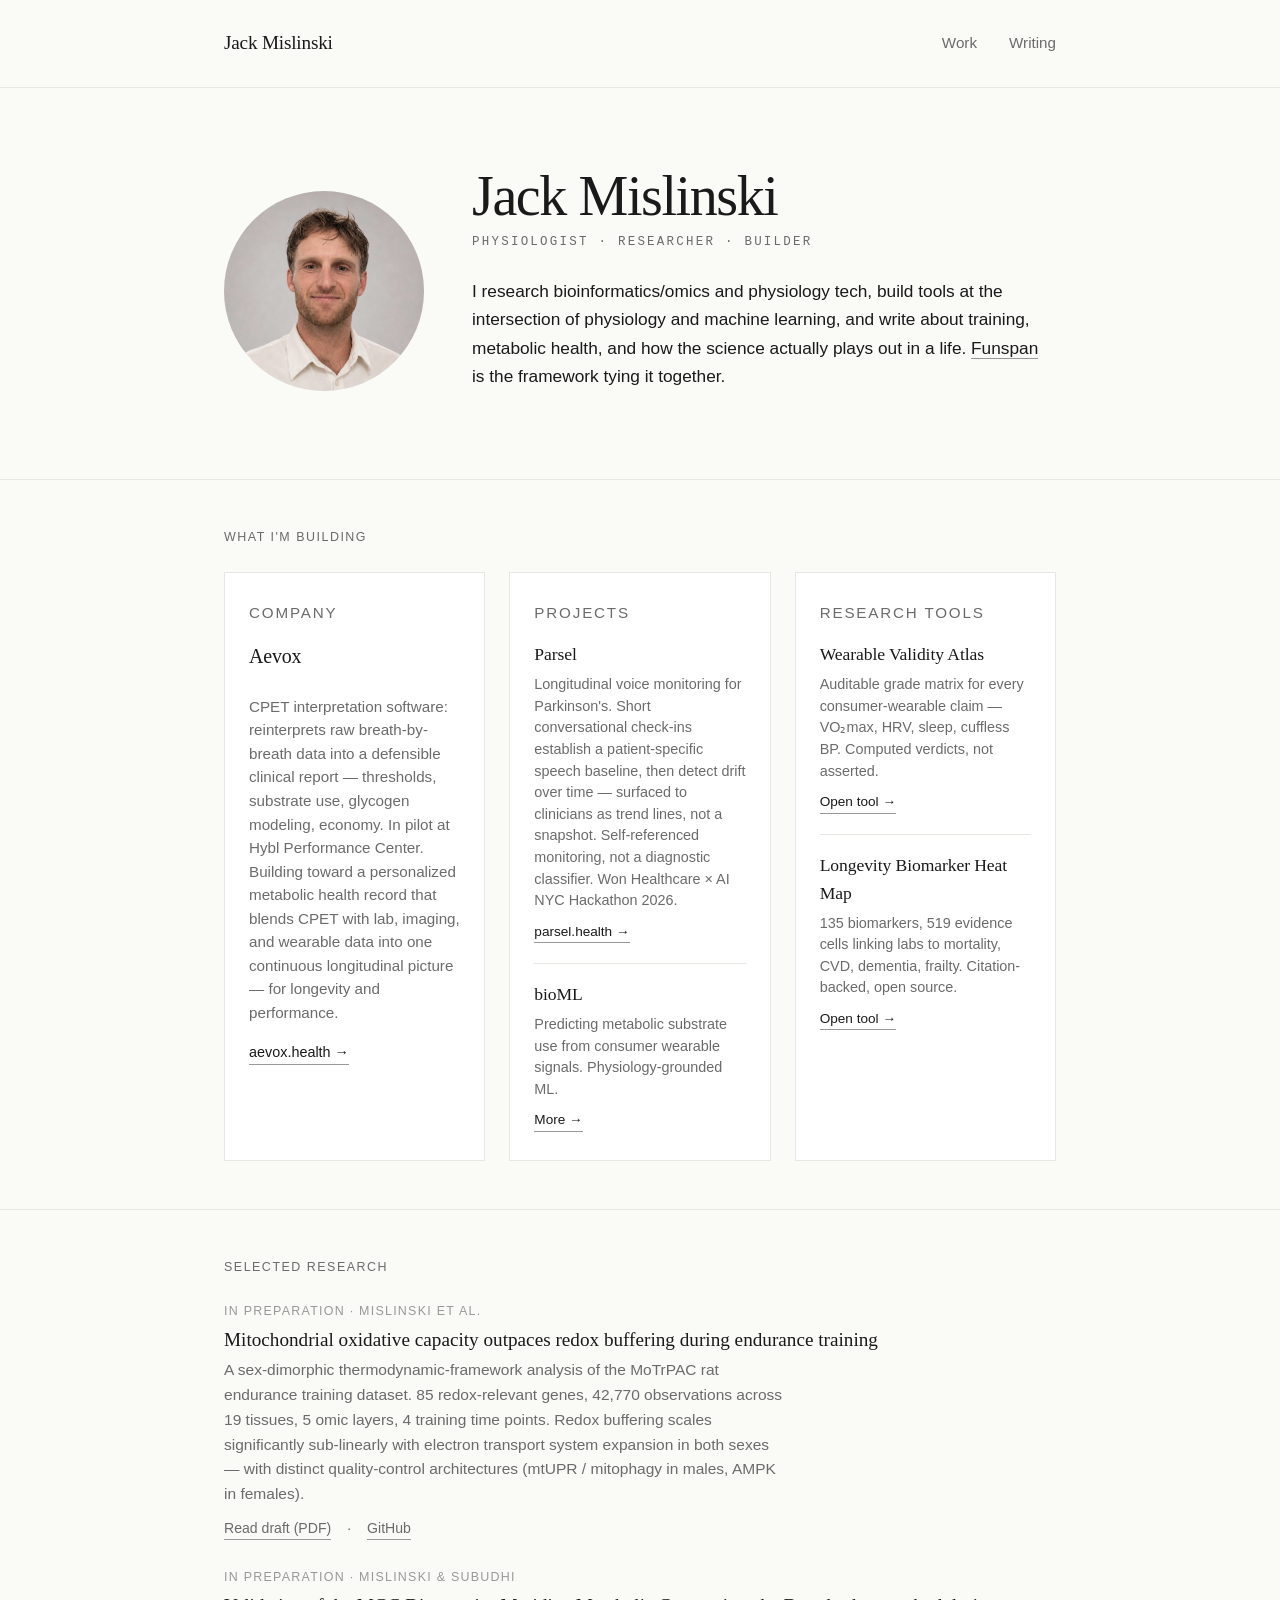
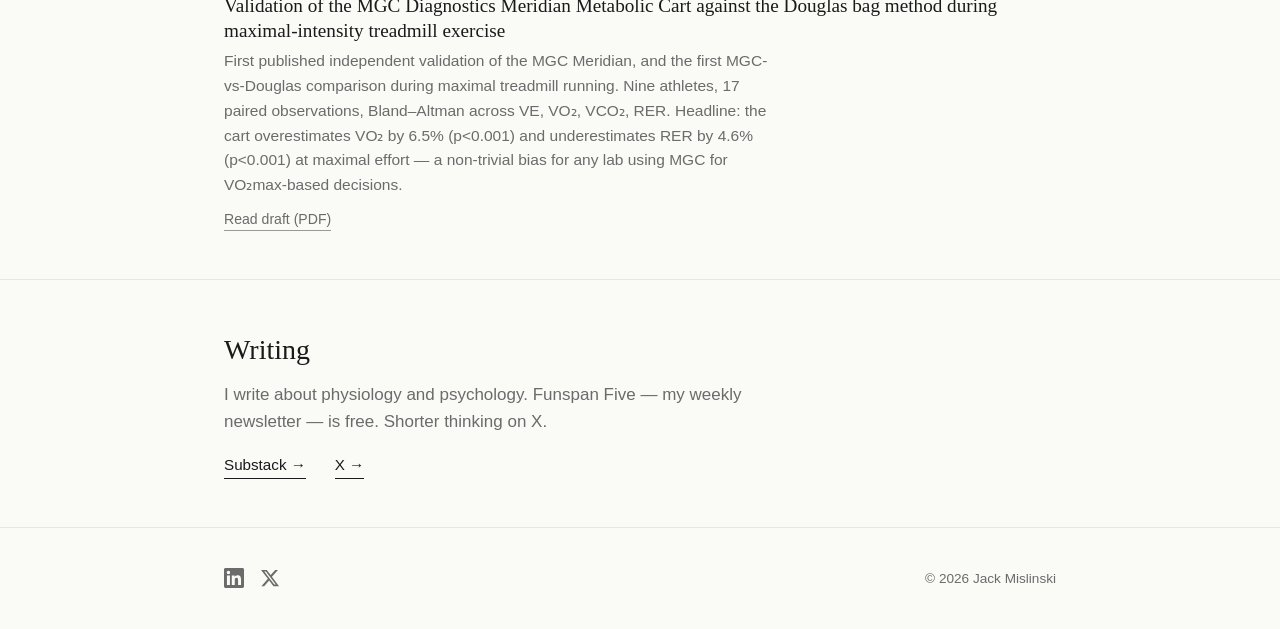
==== index.html @ b1009909 "Restore Writing CTA with trimmed copy" ====
<!DOCTYPE html>
<html lang="en">
<head>
    <meta charset="UTF-8">
    <meta name="viewport" content="width=device-width, initial-scale=1.0">
    <title>Jack Mislinski</title>
    <meta name="description" content="Physiologist and AI engineer. Researching bioinformatics/omics and physiology tech, building tools at the intersection of physiology and machine learning.">
    <link rel="icon" type="image/jpeg" href="images/profile.jpg">
    <link rel="stylesheet" href="styles.css">
</head>
<body>
    <header class="site-header">
        <div class="container header-inner">
            <a href="/" class="site-title">Jack Mislinski</a>
            <nav class="site-nav" aria-label="Primary">
                <a href="/work.html">Work</a>
                <a href="https://jackmislinski.substack.com/">Writing</a>
            </nav>
        </div>
    </header>

    <main>
        <section class="hero">
            <div class="container hero-inner">
                <img src="images/profile.jpg" alt="Jack Mislinski" class="hero-photo" width="180" height="180">
                <div>
                    <h1>Jack Mislinski</h1>
                    <p class="tagline">Physiologist · Researcher · Builder</p>
                    <p class="bio">
                        I research bioinformatics/omics and physiology tech, build tools at the intersection of physiology and machine learning, and write about training, metabolic health, and how the science actually plays out in a life. <a href="/funspan.html">Funspan</a> is the framework tying it together.
                    </p>
                </div>
            </div>
        </section>

        <section class="section">
            <div class="container">
                <p class="section-label">What I'm Building</p>
                <div class="card-grid">
                    <article class="card">
                        <p class="card-label">Company</p>
                        <h3 class="card-title">Aevox</h3>
                        <p>CPET interpretation software: reinterprets raw breath-by-breath data into a defensible clinical report — thresholds, substrate use, glycogen modeling, economy. In pilot at Hybl Performance Center. Building toward a personalized metabolic health record that blends CPET with lab, imaging, and wearable data into one continuous longitudinal picture — for longevity and performance.</p>
                        <a href="https://aevox.health">aevox.health →</a>
                    </article>
                    <article class="card">
                        <p class="card-label">Projects</p>
                        <div class="card-item">
                            <h3 class="card-item-title">Parsel</h3>
                            <p>Longitudinal voice monitoring for Parkinson's. Short conversational check-ins establish a patient-specific speech baseline, then detect drift over time — surfaced to clinicians as trend lines, not a snapshot. Self-referenced monitoring, not a diagnostic classifier. Won Healthcare × AI NYC Hackathon 2026.</p>
                            <a href="https://parsel.health">parsel.health →</a>
                        </div>
                        <div class="card-item">
                            <h3 class="card-item-title">bioML</h3>
                            <p>Predicting metabolic substrate use from consumer wearable signals. Physiology-grounded ML.</p>
                            <a href="/work.html#bioml">More →</a>
                        </div>
                    </article>
                    <article class="card">
                        <p class="card-label">Research Tools</p>
                        <div class="card-item">
                            <h3 class="card-item-title">Wearable Validity Atlas</h3>
                            <p>Auditable grade matrix for every consumer-wearable claim — VO₂max, HRV, sleep, cuffless BP. Computed verdicts, not asserted.</p>
                            <a href="/wearables/">Open tool →</a>
                        </div>
                        <div class="card-item">
                            <h3 class="card-item-title">Longevity Biomarker Heat Map</h3>
                            <p>135 biomarkers, 519 evidence cells linking labs to mortality, CVD, dementia, frailty. Citation-backed, open source.</p>
                            <a href="/biomarkers/">Open tool →</a>
                        </div>
                    </article>
                </div>
            </div>
        </section>

        <section class="section">
            <div class="container">
                <p class="section-label">Selected Research</p>
                <div class="item-list">
                    <article class="item">
                        <p class="item-meta">In preparation · Mislinski et al.</p>
                        <h3 class="item-title"><a href="/papers/motrpac-redox.pdf" target="_blank" rel="noopener">Mitochondrial oxidative capacity outpaces redox buffering during endurance training</a></h3>
                        <p class="item-desc">
                            A sex-dimorphic thermodynamic-framework analysis of the MoTrPAC rat endurance training dataset. 85 redox-relevant genes, 42,770 observations across 19 tissues, 5 omic layers, 4 training time points. Redox buffering scales significantly sub-linearly with electron transport system expansion in both sexes — with distinct quality-control architectures (mtUPR / mitophagy in males, AMPK in females).
                        </p>
                        <div class="item-links">
                            <a href="/papers/motrpac-redox.pdf" target="_blank" rel="noopener">Read draft (PDF)</a>
                            <span>·</span>
                            <a href="https://github.com/jackmis610/motrpac-redox">GitHub</a>
                        </div>
                    </article>
                    <article class="item">
                        <p class="item-meta">In preparation · Mislinski &amp; Subudhi</p>
                        <h3 class="item-title"><a href="/papers/mgc-meridian-validation.pdf" target="_blank" rel="noopener">Validation of the MGC Diagnostics Meridian Metabolic Cart against the Douglas bag method during maximal-intensity treadmill exercise</a></h3>
                        <p class="item-desc">
                            First published independent validation of the MGC Meridian, and the first MGC-vs-Douglas comparison during maximal treadmill running. Nine athletes, 17 paired observations, Bland–Altman across VE, VO₂, VCO₂, RER. Headline: the cart overestimates VO₂ by 6.5% (p&lt;0.001) and underestimates RER by 4.6% (p&lt;0.001) at maximal effort — a non-trivial bias for any lab using MGC for VO₂max-based decisions.
                        </p>
                        <div class="item-links">
                            <a href="/papers/mgc-meridian-validation.pdf" target="_blank" rel="noopener">Read draft (PDF)</a>
                        </div>
                    </article>
                </div>
            </div>
        </section>

        <section class="writing-cta">
            <div class="container">
                <h2>Writing</h2>
                <p>I write about physiology and psychology. Funspan Five — my weekly newsletter — is free. Shorter thinking on X.</p>
                <a href="https://jackmislinski.substack.com/" class="cta-link">Substack →</a>
                <a href="https://x.com/JackMislinski" class="cta-link">X →</a>
            </div>
        </section>
    </main>

    <footer class="site-footer">
        <div class="container footer-inner">
            <div class="social-links" aria-label="Social media">
                <a href="https://www.linkedin.com/in/jackmislinski" aria-label="LinkedIn" target="_blank" rel="noopener">
                    <svg viewBox="0 0 24 24" width="20" height="20" fill="currentColor" aria-hidden="true"><path d="M20.447 20.452h-3.554v-5.569c0-1.328-.027-3.037-1.852-3.037-1.853 0-2.136 1.445-2.136 2.939v5.667H9.351V9h3.414v1.561h.046c.477-.9 1.637-1.85 3.37-1.85 3.601 0 4.267 2.37 4.267 5.455v6.286zM5.337 7.433a2.062 2.062 0 01-2.063-2.065 2.063 2.063 0 112.063 2.065zm1.782 13.019H3.555V9h3.564v11.452zM22.225 0H1.771C.792 0 0 .774 0 1.729v20.542C0 23.227.792 24 1.771 24h20.451C23.2 24 24 23.227 24 22.271V1.729C24 .774 23.2 0 22.222 0h.003z"/></svg>
                </a>
                <a href="https://x.com/JackMislinski" aria-label="X (Twitter)" target="_blank" rel="noopener">
                    <svg viewBox="0 0 24 24" width="20" height="20" fill="currentColor" aria-hidden="true"><path d="M18.244 2.25h3.308l-7.227 8.26 8.502 11.24H16.17l-5.214-6.817L4.99 21.75H1.68l7.73-8.835L1.254 2.25H8.08l4.713 6.231zm-1.161 17.52h1.833L7.084 4.126H5.117z"/></svg>
                </a>
            </div>
            <p class="copyright">&copy; <span id="year">2026</span> Jack Mislinski</p>
        </div>
    </footer>
    <script>document.getElementById('year').textContent = new Date().getFullYear();</script>
</body>
</html>
---- styles.css ----
:root {
    --bg: #fafaf7;
    --text: #1a1a1a;
    --text-muted: #6b6b6b;
    --text-faint: #999;
    --border: #e8e7e1;
    --max-width: 880px;
    --font-sans: -apple-system, BlinkMacSystemFont, "Segoe UI", Roboto, Helvetica, Arial, sans-serif;
    --font-serif: "Iowan Old Style", "Apple Garamond", Baskerville, "Times New Roman", serif;
    --font-mono: ui-monospace, "SF Mono", "Menlo", "Consolas", monospace;
}

* {
    box-sizing: border-box;
    margin: 0;
    padding: 0;
}

html { -webkit-text-size-adjust: 100%; }

body {
    font-family: var(--font-sans);
    color: var(--text);
    background: var(--bg);
    line-height: 1.6;
    font-size: 17px;
    -webkit-font-smoothing: antialiased;
    -moz-osx-font-smoothing: grayscale;
    display: flex;
    flex-direction: column;
    min-height: 100vh;
}

.container {
    max-width: var(--max-width);
    margin: 0 auto;
    padding: 0 1.5rem;
}

a {
    color: var(--text);
    text-decoration: none;
    border-bottom: 1px solid var(--text-faint);
    transition: border-color 0.15s ease;
}
a:hover { border-bottom-color: var(--text); }

/* Header */
.site-header {
    padding: 1.75rem 0;
    border-bottom: 1px solid var(--border);
}
.header-inner {
    display: flex;
    align-items: center;
    justify-content: space-between;
    gap: 2rem;
    flex-wrap: wrap;
}
.site-title {
    font-family: var(--font-serif);
    font-size: 1.2rem;
    font-weight: 500;
    letter-spacing: -0.01em;
    border-bottom: none;
}
.site-nav {
    display: flex;
    gap: 2rem;
    flex-wrap: wrap;
}
.site-nav a {
    font-size: 0.95rem;
    color: var(--text-muted);
    border-bottom: none;
}
.site-nav a:hover { color: var(--text); }

main { flex: 1; }

/* Hero */
.hero {
    padding: 5rem 0 4rem;
}
.hero-inner {
    display: grid;
    grid-template-columns: 200px 1fr;
    gap: 3rem;
    align-items: center;
}
.hero-photo {
    width: 200px;
    height: 200px;
    border-radius: 50%;
    object-fit: cover;
    display: block;
    filter: grayscale(15%);
}
.hero h1 {
    font-family: var(--font-serif);
    font-size: clamp(2.5rem, 5vw, 3.5rem);
    font-weight: 500;
    letter-spacing: -0.025em;
    line-height: 1.02;
    margin-bottom: 0.5rem;
}
.hero h1 em {
    font-style: italic;
    color: var(--text-muted);
    font-weight: 400;
}
.tagline {
    font-family: var(--font-mono);
    font-size: 0.78rem;
    letter-spacing: 0.18em;
    text-transform: uppercase;
    color: var(--text-muted);
    margin-bottom: 1.5rem;
}
.bio {
    font-size: 1.08rem;
    line-height: 1.65;
    max-width: 60ch;
    color: var(--text);
    margin-bottom: 1.5rem;
}
.hero-actions {
    display: flex;
    gap: 1.5rem;
    flex-wrap: wrap;
    font-size: 0.95rem;
}
.hero-actions a {
    color: var(--text);
    border-bottom: 1px solid var(--text);
    padding-bottom: 2px;
}
.hero-actions a:hover {
    color: var(--text-muted);
    border-bottom-color: var(--text-muted);
}

/* Sections */
.section {
    padding: 3rem 0;
    border-top: 1px solid var(--border);
}
.section-label {
    font-size: 0.78rem;
    text-transform: uppercase;
    letter-spacing: 0.12em;
    color: var(--text-muted);
    margin-bottom: 1.5rem;
}
.section h2 {
    font-family: var(--font-serif);
    font-size: 1.75rem;
    font-weight: 500;
    letter-spacing: -0.01em;
    margin-bottom: 1.5rem;
}

/* Card grid (What I'm building) */
.card-grid {
    display: grid;
    grid-template-columns: repeat(3, 1fr);
    gap: 1.5rem;
}
.card {
    border: 1px solid var(--border);
    padding: 1.75rem 1.5rem 1.75rem;
    background: #fff;
    display: flex;
    flex-direction: column;
    gap: 1rem;
    transition: border-color 0.15s ease, transform 0.15s ease;
}
.card:hover {
    border-color: var(--text);
    transform: translateY(-2px);
}
.card-label {
    font-size: 0.72rem;
    text-transform: uppercase;
    letter-spacing: 0.12em;
    color: var(--text-faint);
}
.card-title {
    font-family: var(--font-serif);
    font-size: 1.25rem;
    font-weight: 500;
    letter-spacing: -0.01em;
    margin-bottom: 0.4rem;
}
.card > p {
    font-size: 0.95rem;
    color: var(--text-muted);
    line-height: 1.55;
}
.card > a {
    font-size: 0.9rem;
    color: var(--text);
    border-bottom: 1px solid var(--text-faint);
    align-self: flex-start;
}
.card-item {
    display: flex;
    flex-direction: column;
    gap: 0.35rem;
}
.card-item + .card-item {
    border-top: 1px solid var(--border);
    padding-top: 1rem;
    margin-top: 0.25rem;
}
.card-item-title {
    font-family: var(--font-serif);
    font-size: 1.1rem;
    font-weight: 500;
    letter-spacing: -0.005em;
}
.card-item p {
    font-size: 0.9rem;
    color: var(--text-muted);
    line-height: 1.5;
}
.card-item a {
    font-size: 0.85rem;
    color: var(--text);
    border-bottom: 1px solid var(--text-faint);
    align-self: flex-start;
    margin-top: 0.2rem;
}

/* Item list (Research, code) */
.item-list {
    display: flex;
    flex-direction: column;
    gap: 1.75rem;
}
.item {
    display: grid;
    grid-template-columns: 1fr;
    gap: 0.35rem;
}
.item-meta {
    font-size: 0.78rem;
    text-transform: uppercase;
    letter-spacing: 0.1em;
    color: var(--text-faint);
}
.item-title {
    font-family: var(--font-serif);
    font-size: 1.2rem;
    font-weight: 500;
    line-height: 1.3;
}
.item-title a { border-bottom: none; }
.item-title a:hover { border-bottom: 1px solid var(--text); }
.item-desc {
    color: var(--text-muted);
    font-size: 0.97rem;
    line-height: 1.6;
    max-width: 65ch;
}
.item-links {
    margin-top: 0.25rem;
    font-size: 0.88rem;
    color: var(--text-muted);
    display: flex;
    gap: 1rem;
    flex-wrap: wrap;
}
.item-links a {
    color: var(--text-muted);
    border-bottom: 1px solid var(--text-faint);
}
.item-links a:hover { color: var(--text); border-bottom-color: var(--text); }

/* Writing CTA */
.writing-cta {
    padding: 3rem 0;
    border-top: 1px solid var(--border);
}
.writing-cta h2 {
    font-family: var(--font-serif);
    font-size: 1.75rem;
    font-weight: 500;
    margin-bottom: 0.5rem;
}
.writing-cta p {
    color: var(--text-muted);
    max-width: 60ch;
    margin-bottom: 1rem;
}
.cta-link {
    display: inline-block;
    font-size: 0.95rem;
    border-bottom: 1px solid var(--text);
}
.cta-link + .cta-link { margin-left: 1.5rem; }

/* Coaching note (quiet) */
.quiet-note {
    padding: 2.5rem 0 1rem;
    border-top: 1px solid var(--border);
    font-size: 0.92rem;
    color: var(--text-muted);
    max-width: 60ch;
    font-style: italic;
}

/* Generic page (Funspan, etc.) */
.page {
    padding: 5rem 0 4rem;
    text-align: center;
}
.page-eyebrow {
    font-size: 0.78rem;
    text-transform: uppercase;
    letter-spacing: 0.18em;
    color: var(--text-muted);
    margin-bottom: 2rem;
}
.page h1 {
    font-family: var(--font-serif);
    font-size: clamp(2.25rem, 5vw, 3.75rem);
    font-weight: 500;
    letter-spacing: -0.02em;
    line-height: 1.1;
    margin-bottom: 1.5rem;
    max-width: 16ch;
    margin-left: auto;
    margin-right: auto;
}
.page h1 em {
    font-style: italic;
    font-weight: 400;
}
.page-lede {
    font-size: 1.15rem;
    line-height: 1.6;
    color: var(--text-muted);
    max-width: 55ch;
    margin: 0 auto 2.5rem;
}
.formula {
    font-family: var(--font-mono);
    font-size: 0.95rem;
    padding: 1rem 1.5rem;
    border-left: 2px solid var(--text);
    display: inline-block;
    text-align: left;
    background: #fff;
    margin: 0 auto 2.5rem;
    color: var(--text);
}
.formula .var { color: var(--text-muted); }

/* Work page hero */
.page-header {
    padding: 4rem 0 1rem;
}
.page-header-eyebrow {
    font-size: 0.78rem;
    text-transform: uppercase;
    letter-spacing: 0.15em;
    color: var(--text-muted);
    margin-bottom: 0.75rem;
}
.page-header h1 {
    font-family: var(--font-serif);
    font-size: 2.75rem;
    font-weight: 500;
    letter-spacing: -0.02em;
    margin-bottom: 1rem;
}
.page-header .lede {
    font-size: 1.1rem;
    color: var(--text-muted);
    max-width: 60ch;
    line-height: 1.6;
}

/* Footer */
.site-footer {
    padding: 2.5rem 0;
    border-top: 1px solid var(--border);
    margin-top: auto;
}
.footer-inner {
    display: flex;
    align-items: center;
    justify-content: space-between;
    gap: 1rem;
    flex-wrap: wrap;
}
.social-links {
    display: flex;
    gap: 1rem;
}
.social-links a {
    color: var(--text-muted);
    display: inline-flex;
    border-bottom: none;
}
.social-links a:hover { color: var(--text); }
.copyright {
    font-size: 0.85rem;
    color: var(--text-muted);
}

/* Mobile */
@media (max-width: 720px) {
    .header-inner {
        flex-direction: column;
        align-items: flex-start;
        gap: 1rem;
    }
    .site-nav { gap: 1.25rem; }
    .hero { padding: 2.5rem 0 2rem; }
    .hero-inner {
        grid-template-columns: 1fr;
        gap: 1.5rem;
        justify-items: start;
    }
    .hero-photo { width: 140px; height: 140px; }
    .hero h1 { font-size: 2rem; }
    .card-grid { grid-template-columns: 1fr; }
    .footer-inner { flex-direction: column; text-align: center; gap: 1.25rem; }
    .page { padding: 3rem 0 2.5rem; }
}
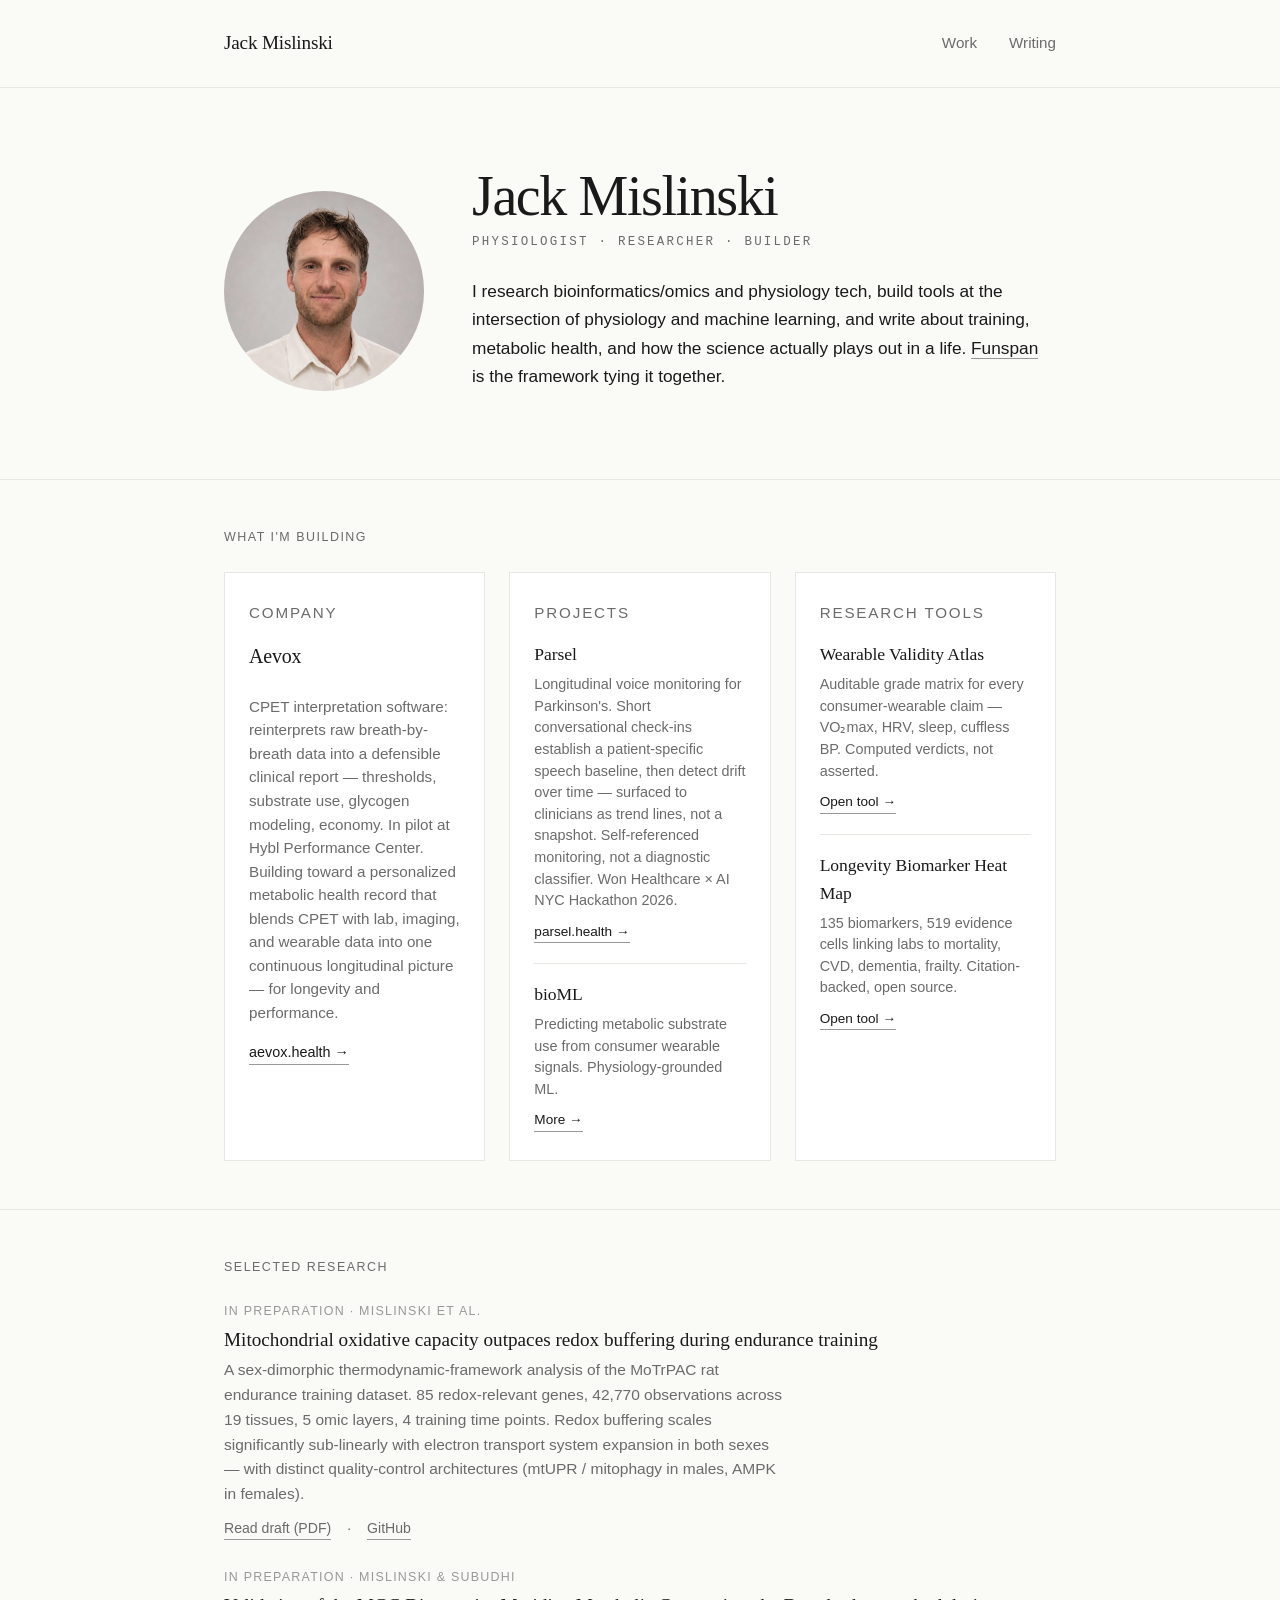
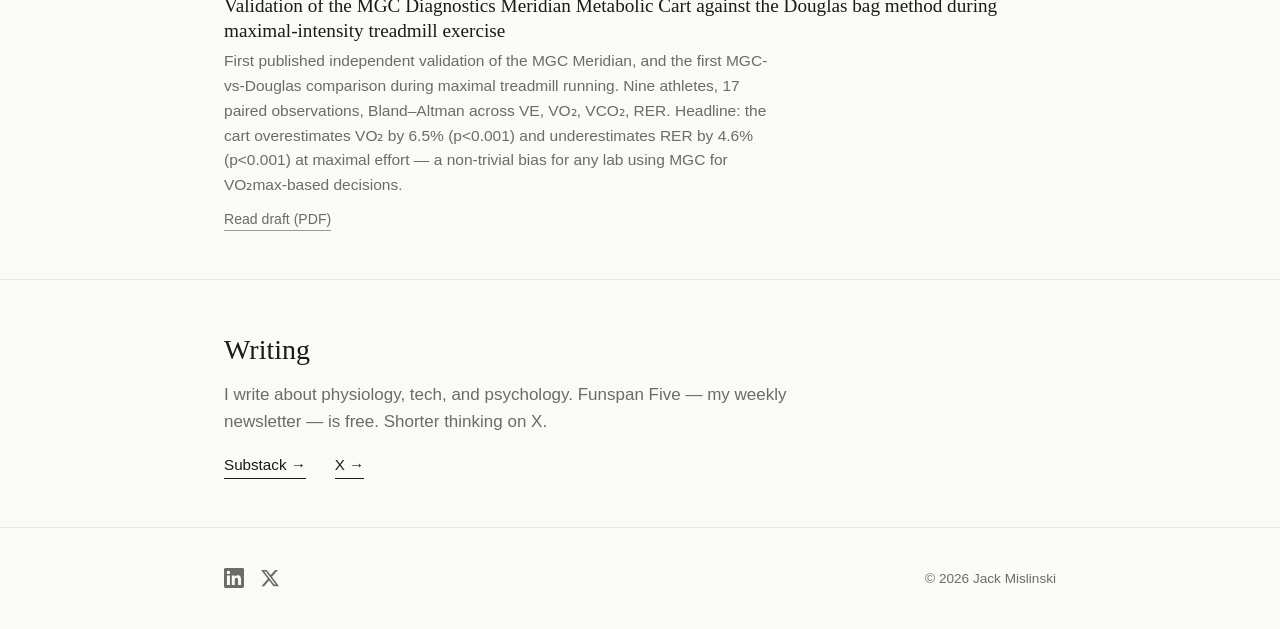
==== commit ea1406f4: "Add tech to writing topics" ====
--- a/index.html
+++ b/index.html
@@ -106,7 +106,7 @@
         <section class="writing-cta">
             <div class="container">
                 <h2>Writing</h2>
-                <p>I write about physiology and psychology. Funspan Five — my weekly newsletter — is free. Shorter thinking on X.</p>
+                <p>I write about physiology, tech, and psychology. Funspan Five — my weekly newsletter — is free. Shorter thinking on X.</p>
                 <a href="https://jackmislinski.substack.com/" class="cta-link">Substack →</a>
                 <a href="https://x.com/JackMislinski" class="cta-link">X →</a>
             </div>
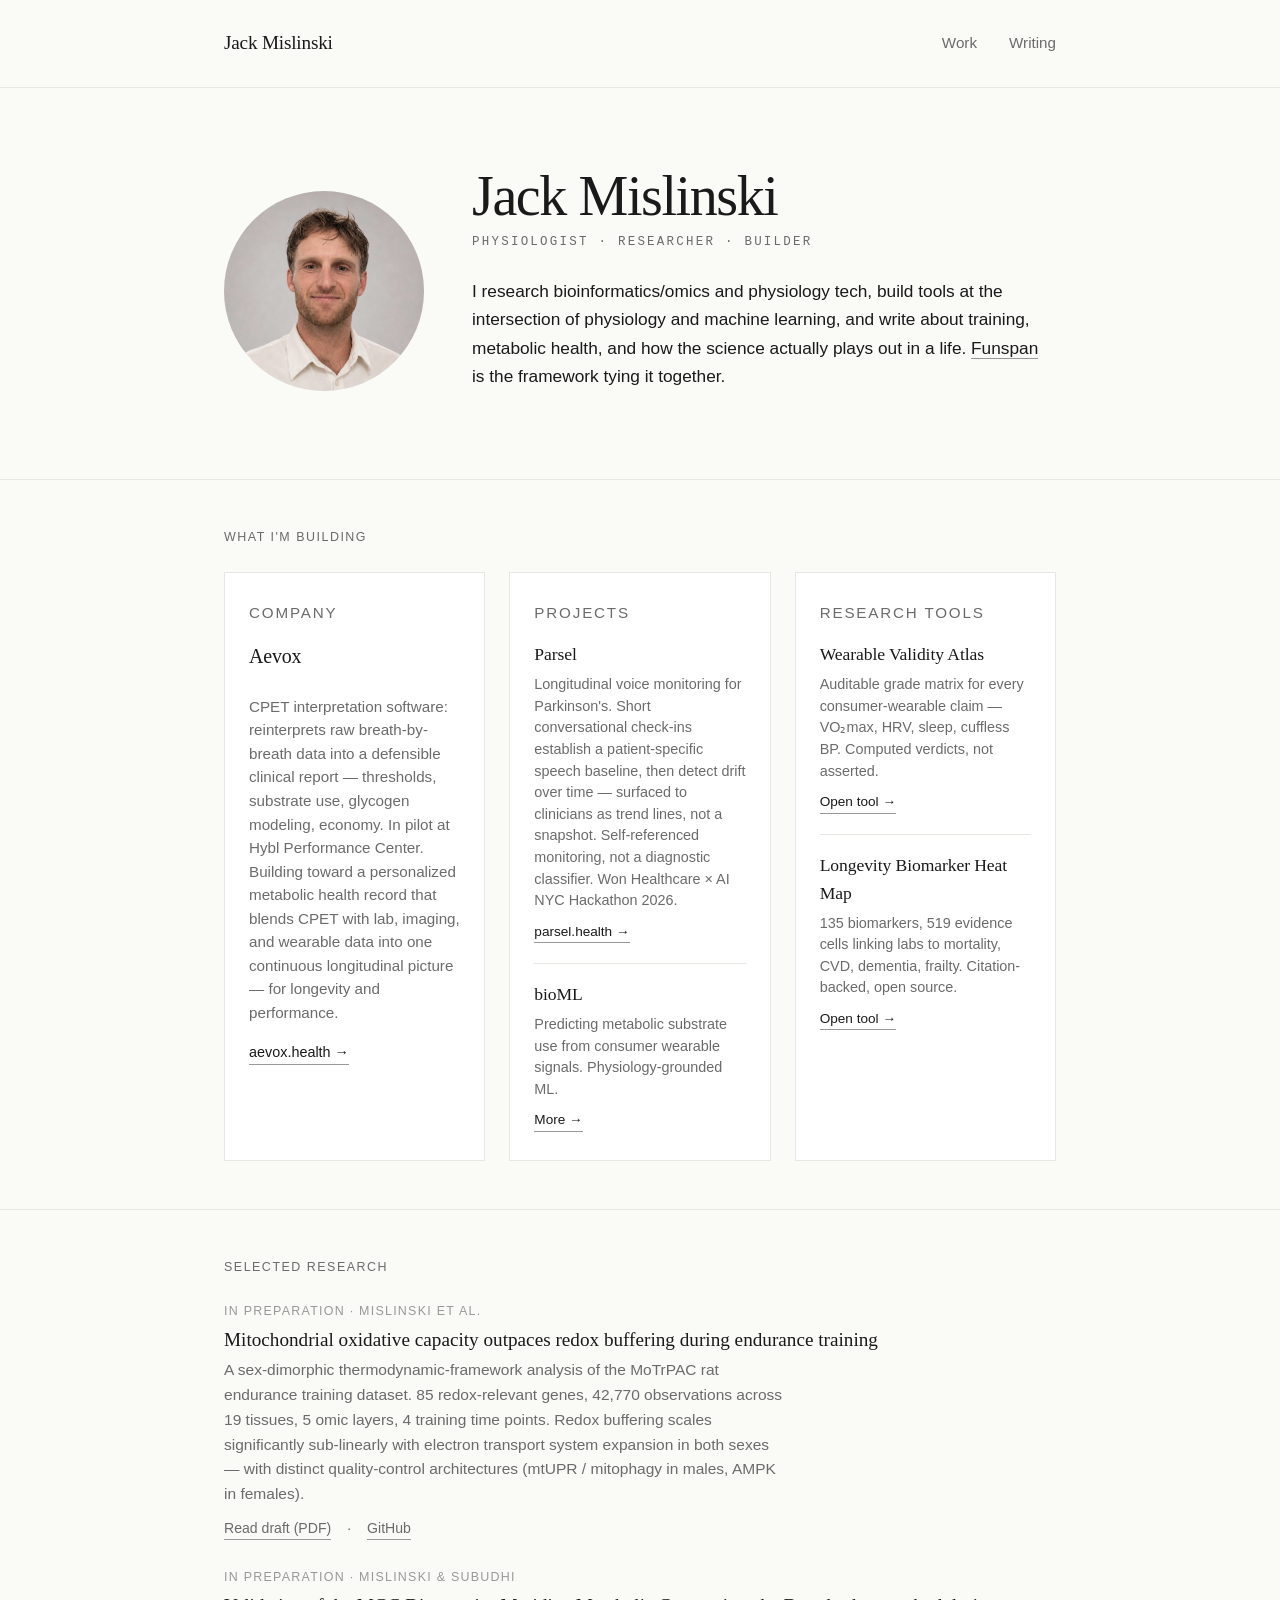
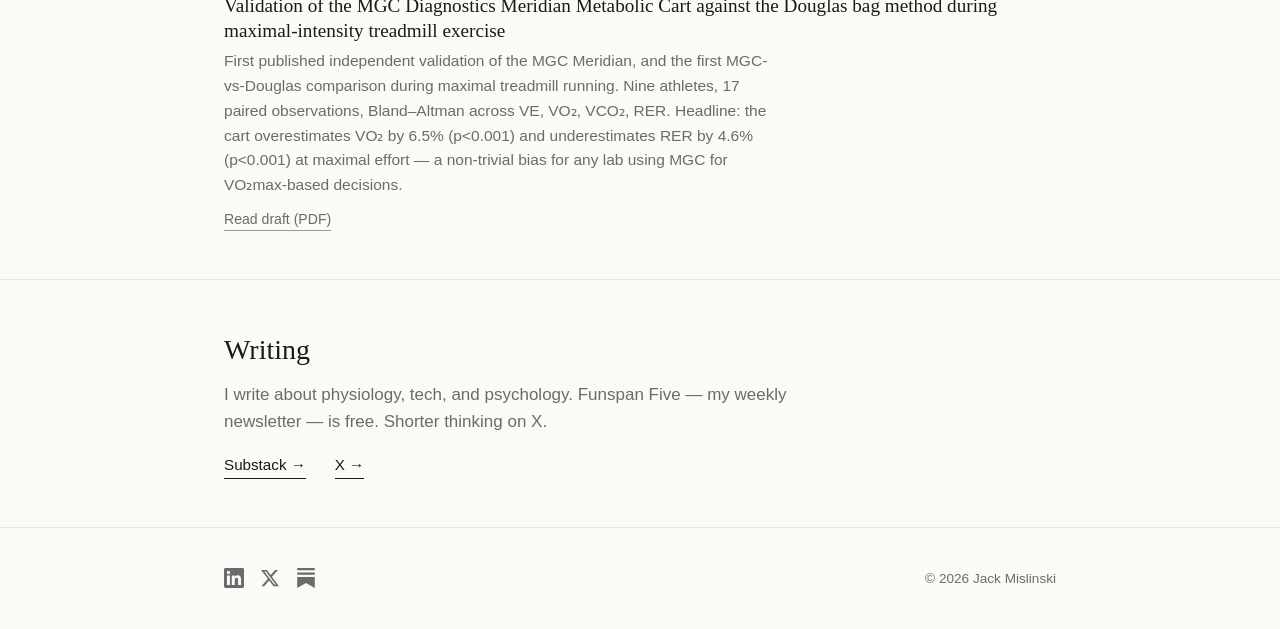
==== commit 204aed1c: "Add Substack icon to footer" ====
--- a/index.html
+++ b/index.html
@@ -122,6 +122,9 @@
                 <a href="https://x.com/JackMislinski" aria-label="X (Twitter)" target="_blank" rel="noopener">
                     <svg viewBox="0 0 24 24" width="20" height="20" fill="currentColor" aria-hidden="true"><path d="M18.244 2.25h3.308l-7.227 8.26 8.502 11.24H16.17l-5.214-6.817L4.99 21.75H1.68l7.73-8.835L1.254 2.25H8.08l4.713 6.231zm-1.161 17.52h1.833L7.084 4.126H5.117z"/></svg>
                 </a>
+                <a href="https://jackmislinski.substack.com/" aria-label="Substack" target="_blank" rel="noopener">
+                    <svg viewBox="0 0 24 24" width="20" height="20" fill="currentColor" aria-hidden="true"><path d="M22.539 8.242H1.46V5.406h21.08v2.836zM1.46 10.812V24L12 18.11 22.54 24V10.812H1.46zM22.54 0H1.46v2.836h21.08V0z"/></svg>
+                </a>
             </div>
             <p class="copyright">&copy; <span id="year">2026</span> Jack Mislinski</p>
         </div>
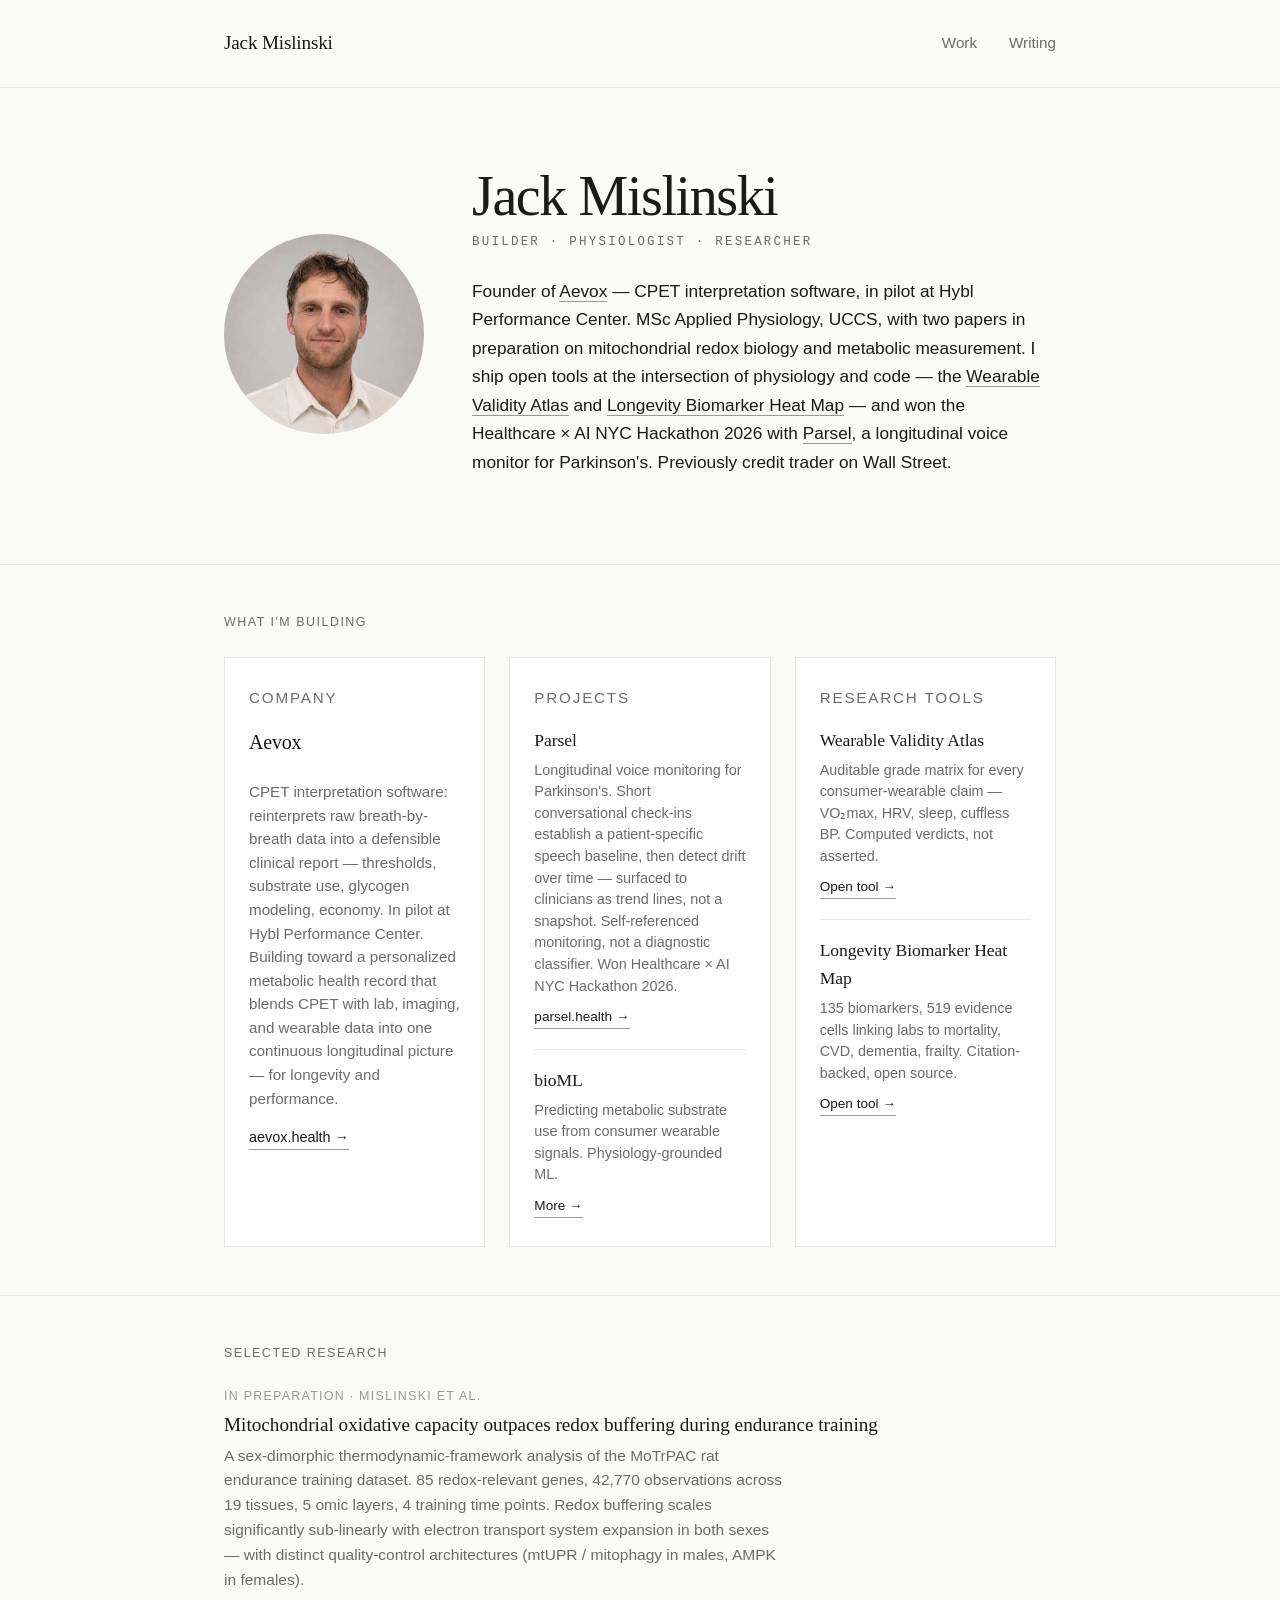
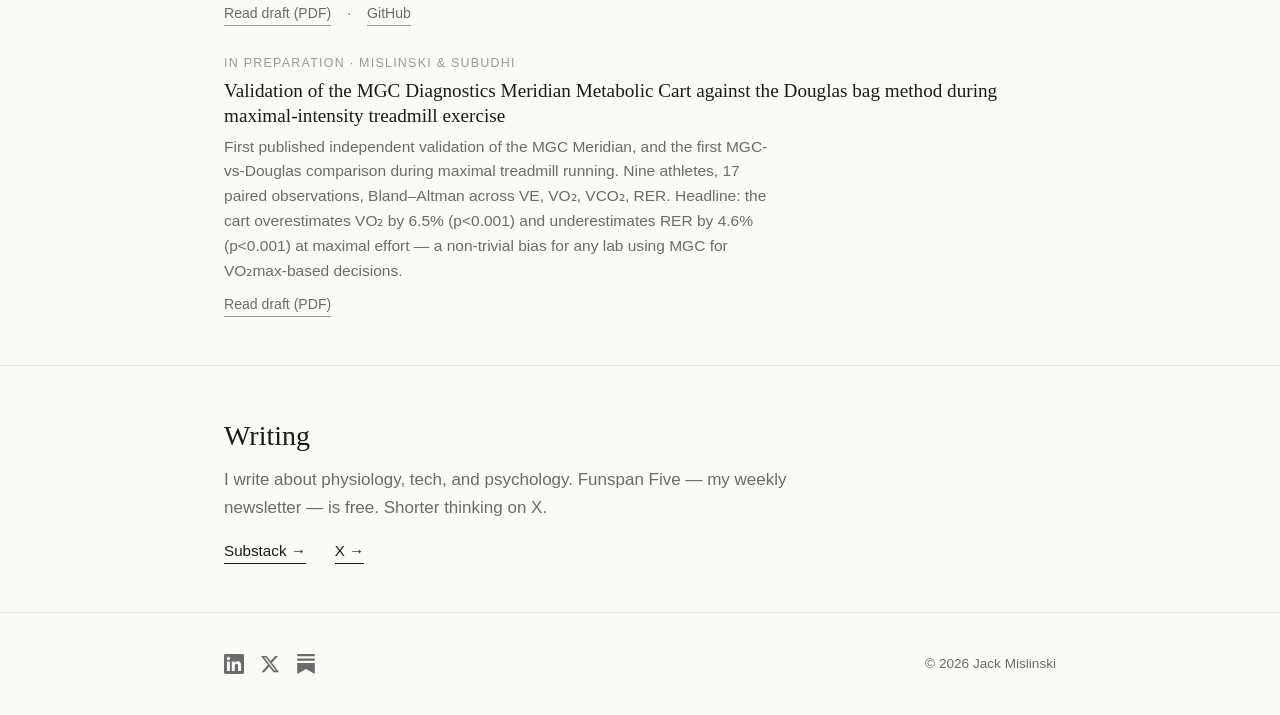
==== commit 9c4445de: "Rewrite hero: Builder-first tagline, FDE/VC-oriented bio" ====
--- a/index.html
+++ b/index.html
@@ -25,9 +25,9 @@
                 <img src="images/profile.jpg" alt="Jack Mislinski" class="hero-photo" width="180" height="180">
                 <div>
                     <h1>Jack Mislinski</h1>
-                    <p class="tagline">Physiologist · Researcher · Builder</p>
+                    <p class="tagline">Builder · Physiologist · Researcher</p>
                     <p class="bio">
-                        I research bioinformatics/omics and physiology tech, build tools at the intersection of physiology and machine learning, and write about training, metabolic health, and how the science actually plays out in a life. <a href="/funspan.html">Funspan</a> is the framework tying it together.
+                        Founder of <a href="https://aevox.health">Aevox</a> — CPET interpretation software, in pilot at Hybl Performance Center. MSc Applied Physiology, UCCS, with two papers in preparation on mitochondrial redox biology and metabolic measurement. I ship open tools at the intersection of physiology and code — the <a href="/wearables/">Wearable Validity Atlas</a> and <a href="/biomarkers/">Longevity Biomarker Heat Map</a> — and won the Healthcare × AI NYC Hackathon 2026 with <a href="https://parsel.health">Parsel</a>, a longitudinal voice monitor for Parkinson's. Previously credit trader on Wall Street.
                     </p>
                 </div>
             </div>
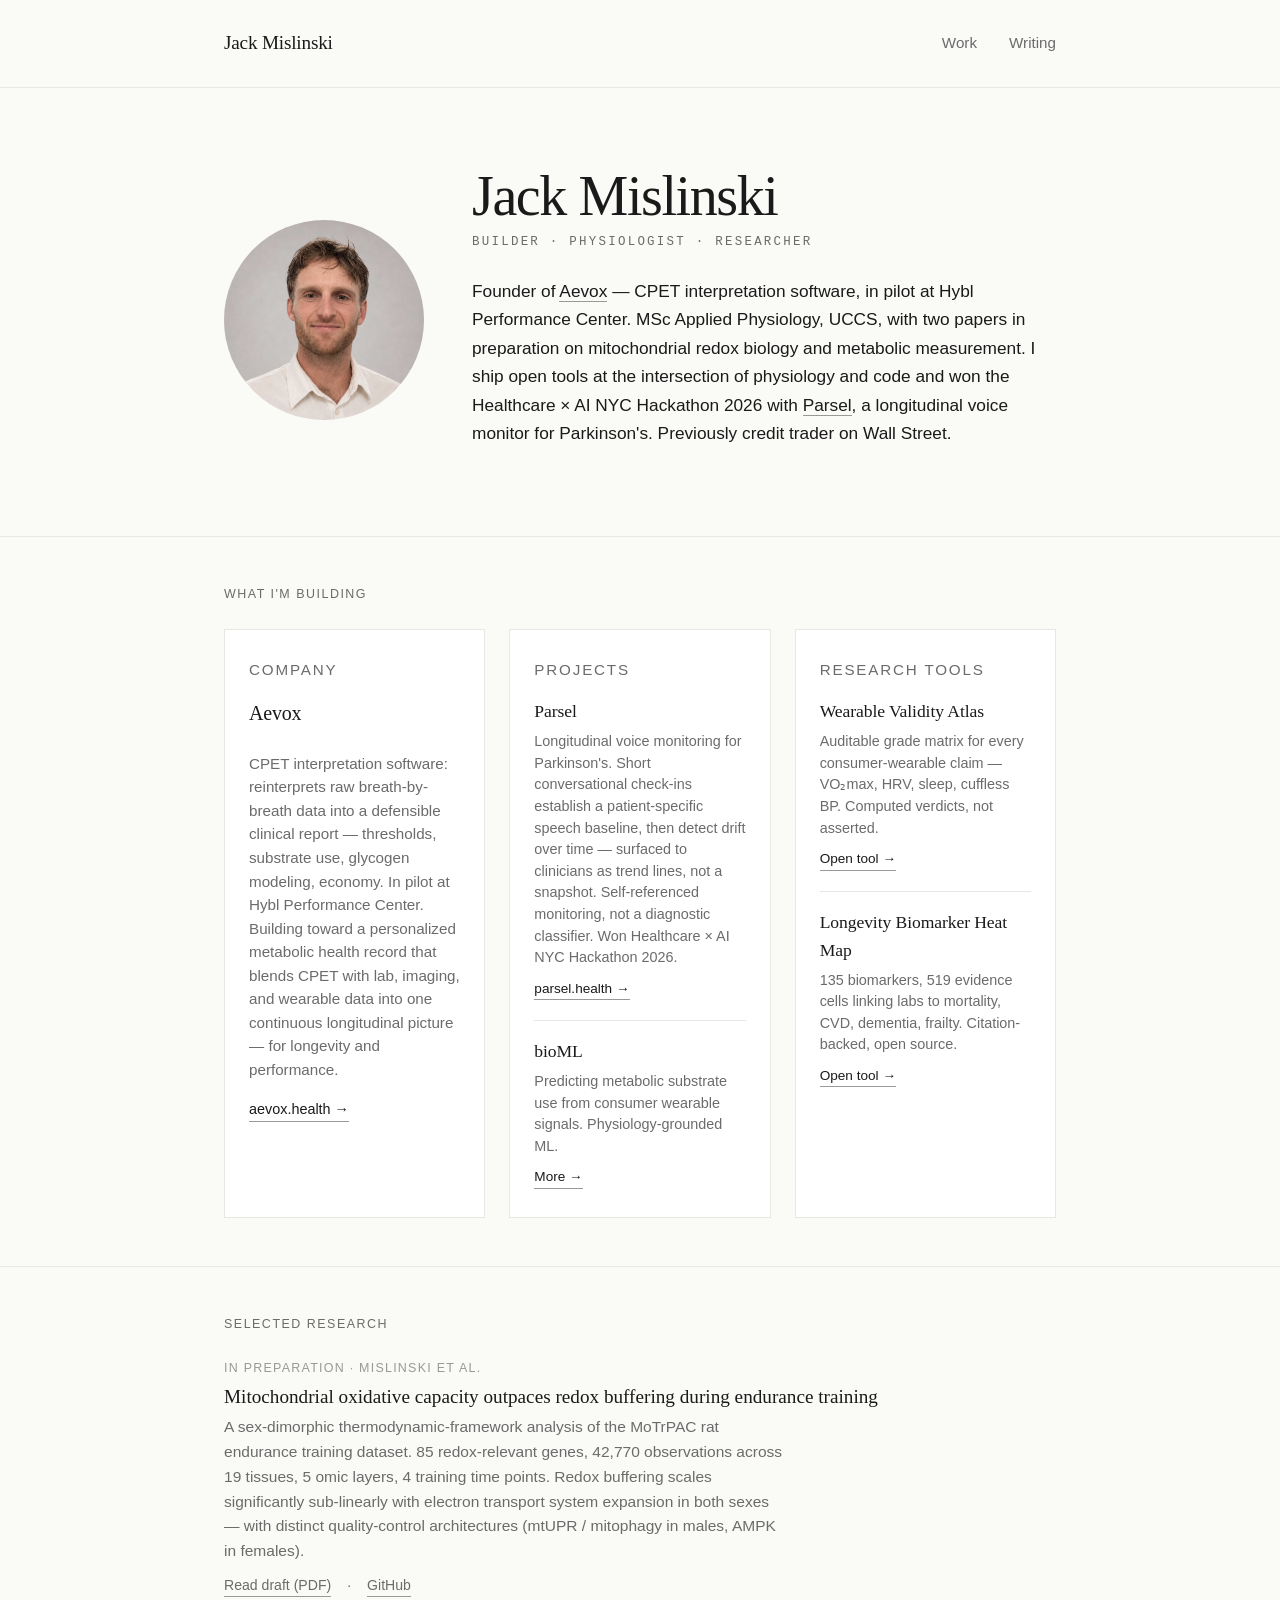
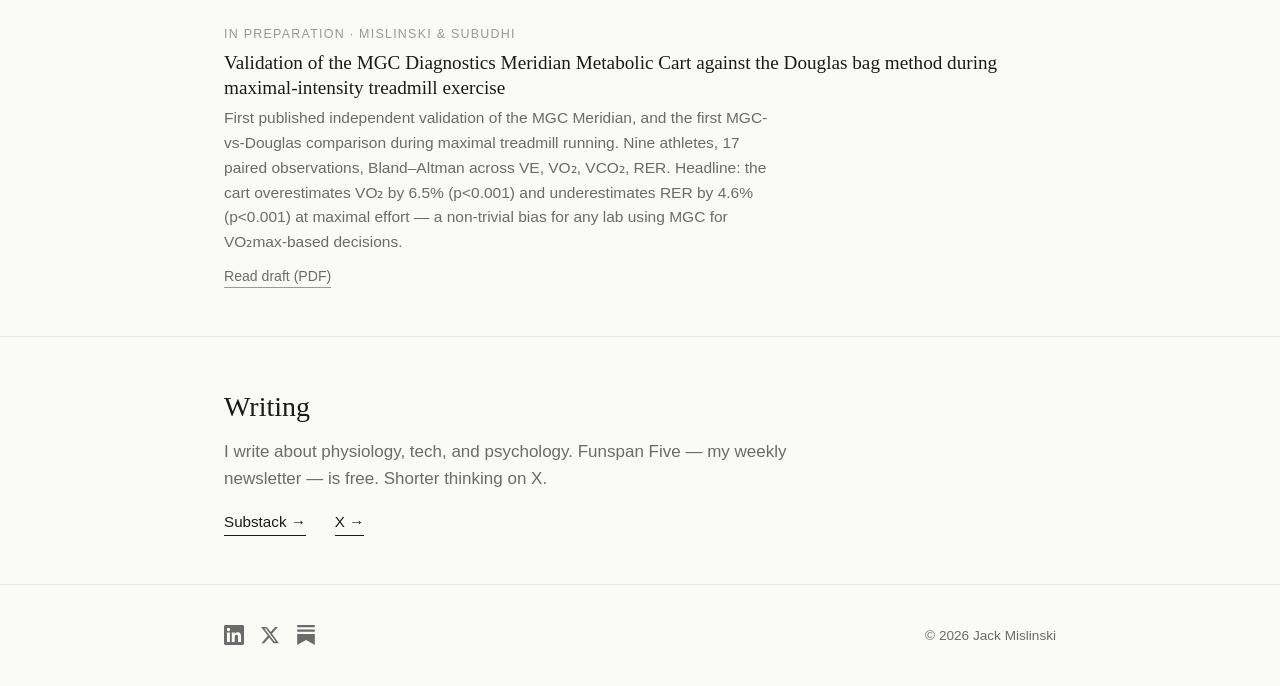
==== commit a9066937: "Drop tool names from hero bio" ====
--- a/index.html
+++ b/index.html
@@ -27,7 +27,7 @@
                     <h1>Jack Mislinski</h1>
                     <p class="tagline">Builder · Physiologist · Researcher</p>
                     <p class="bio">
-                        Founder of <a href="https://aevox.health">Aevox</a> — CPET interpretation software, in pilot at Hybl Performance Center. MSc Applied Physiology, UCCS, with two papers in preparation on mitochondrial redox biology and metabolic measurement. I ship open tools at the intersection of physiology and code — the <a href="/wearables/">Wearable Validity Atlas</a> and <a href="/biomarkers/">Longevity Biomarker Heat Map</a> — and won the Healthcare × AI NYC Hackathon 2026 with <a href="https://parsel.health">Parsel</a>, a longitudinal voice monitor for Parkinson's. Previously credit trader on Wall Street.
+                        Founder of <a href="https://aevox.health">Aevox</a> — CPET interpretation software, in pilot at Hybl Performance Center. MSc Applied Physiology, UCCS, with two papers in preparation on mitochondrial redox biology and metabolic measurement. I ship open tools at the intersection of physiology and code and won the Healthcare × AI NYC Hackathon 2026 with <a href="https://parsel.health">Parsel</a>, a longitudinal voice monitor for Parkinson's. Previously credit trader on Wall Street.
                     </p>
                 </div>
             </div>
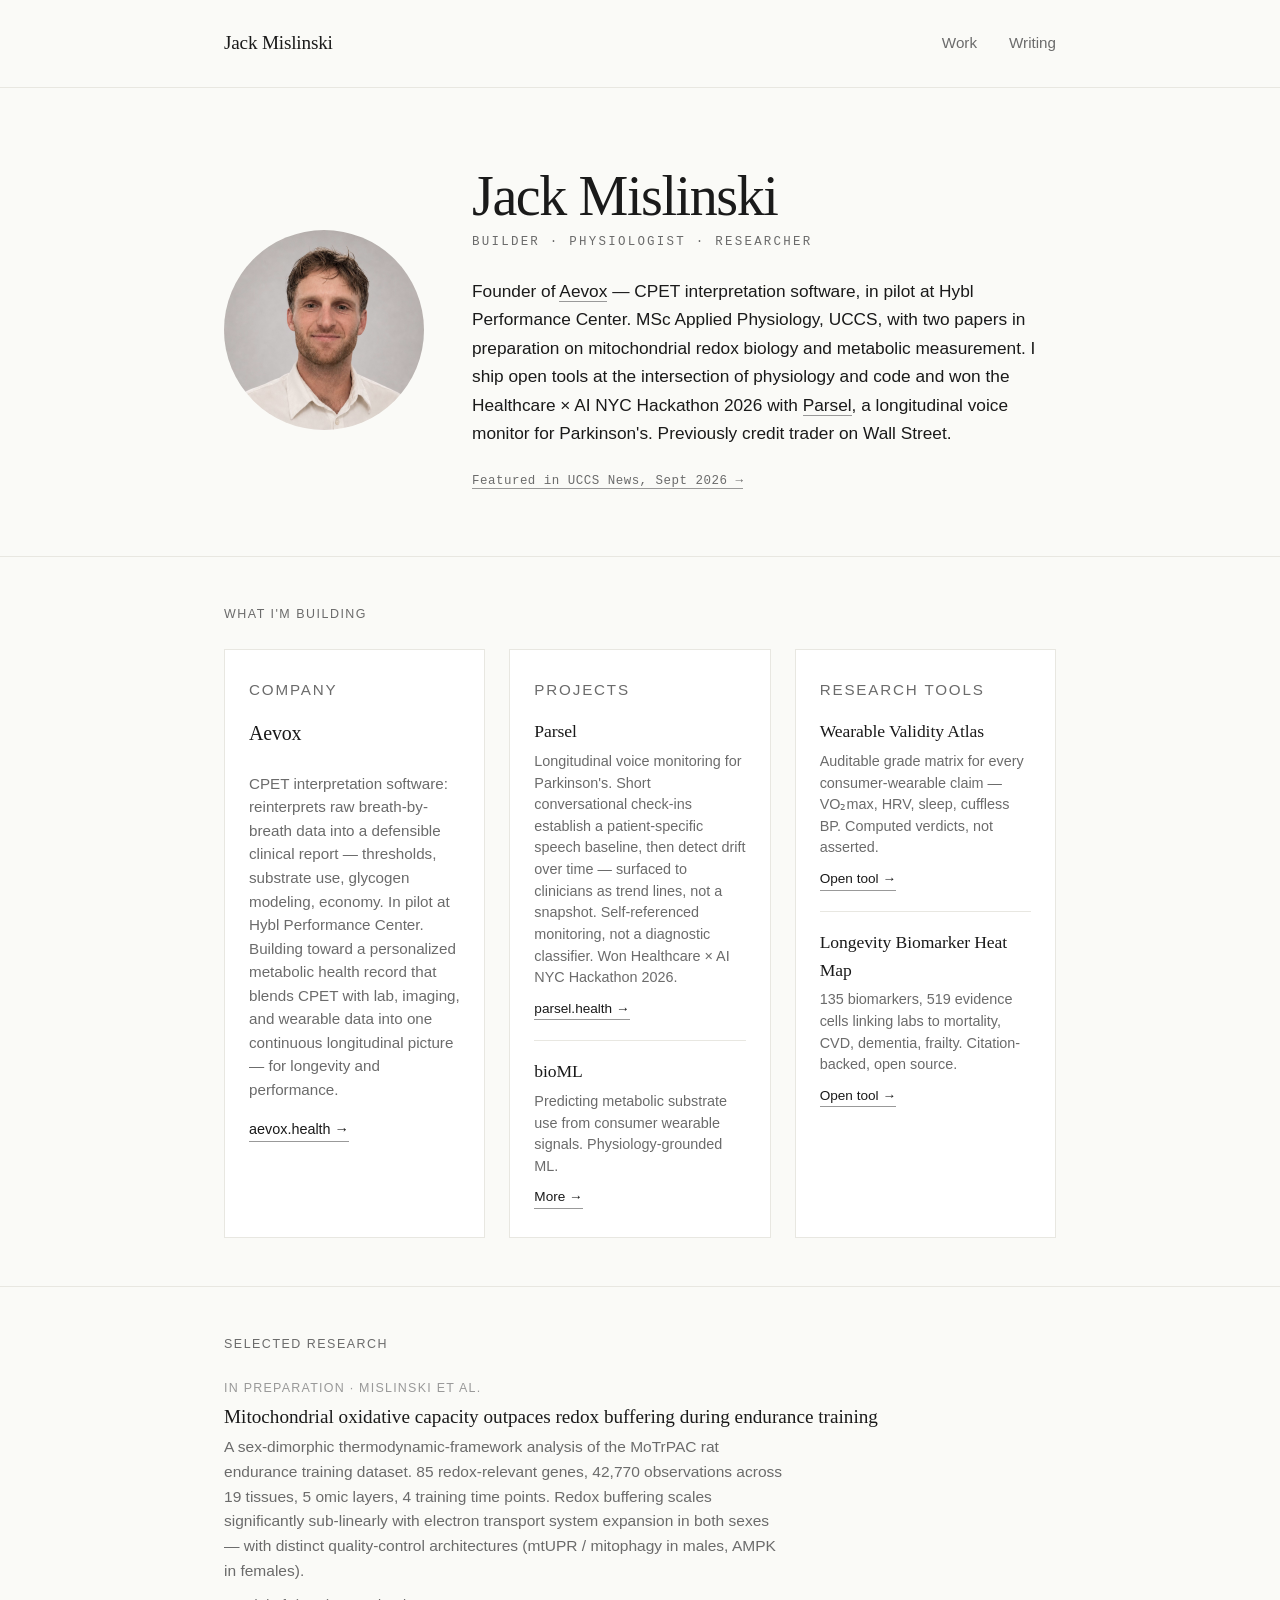
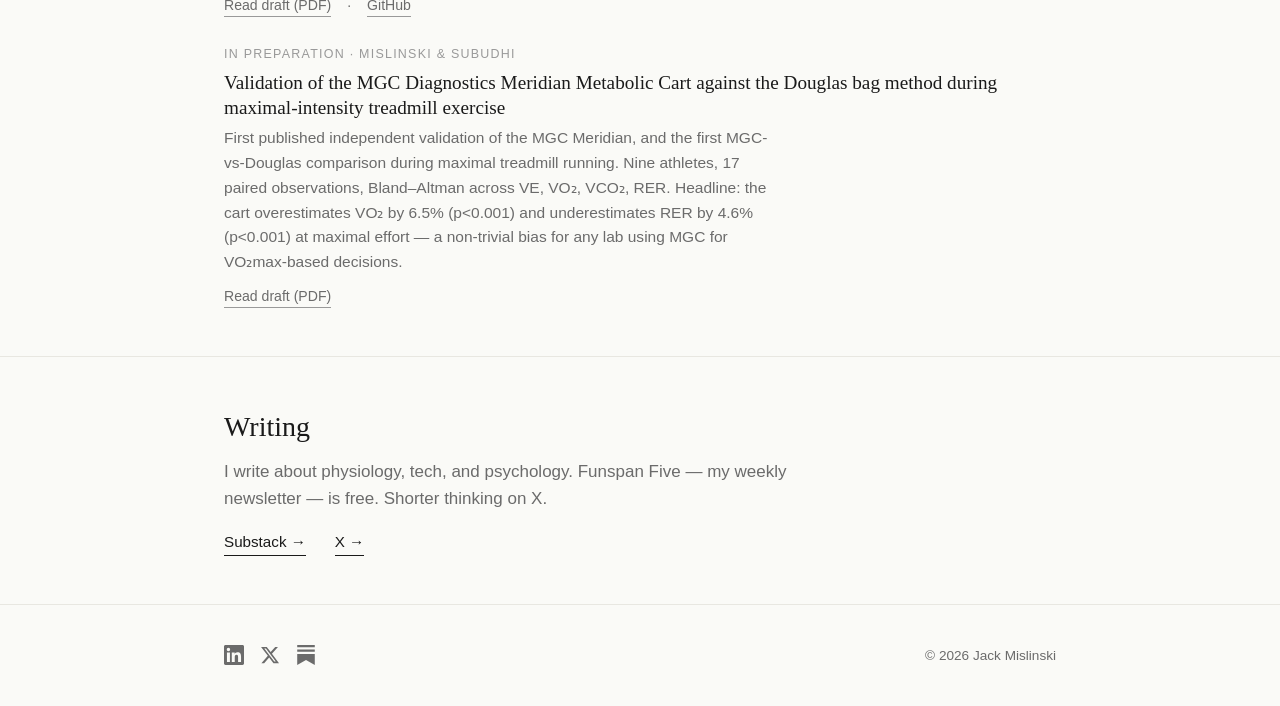
==== commit 17c52779: "Add UCCS News feature link to hero" ====
--- a/index.html
+++ b/index.html
@@ -29,6 +29,7 @@
                     <p class="bio">
                         Founder of <a href="https://aevox.health">Aevox</a> — CPET interpretation software, in pilot at Hybl Performance Center. MSc Applied Physiology, UCCS, with two papers in preparation on mitochondrial redox biology and metabolic measurement. I ship open tools at the intersection of physiology and code and won the Healthcare × AI NYC Hackathon 2026 with <a href="https://parsel.health">Parsel</a>, a longitudinal voice monitor for Parkinson's. Previously credit trader on Wall Street.
                     </p>
+                    <p class="hero-featured"><a href="https://news.uccs.edu/2026/09/01/uccs-student-jack-mislinski-takes-applied-physiology-into-the-future-of-health-tech/" target="_blank" rel="noopener">Featured in UCCS News, Sept 2026 →</a></p>
                 </div>
             </div>
         </section>
--- a/styles.css
+++ b/styles.css
@@ -123,6 +123,20 @@
     max-width: 60ch;
     color: var(--text);
     margin-bottom: 1.5rem;
+}
+.hero-featured {
+    font-family: var(--font-mono);
+    font-size: 0.78rem;
+    letter-spacing: 0.04em;
+    color: var(--text-muted);
+}
+.hero-featured a {
+    color: var(--text-muted);
+    border-bottom: 1px solid var(--text-faint);
+}
+.hero-featured a:hover {
+    color: var(--text);
+    border-bottom-color: var(--text);
 }
 .hero-actions {
     display: flex;
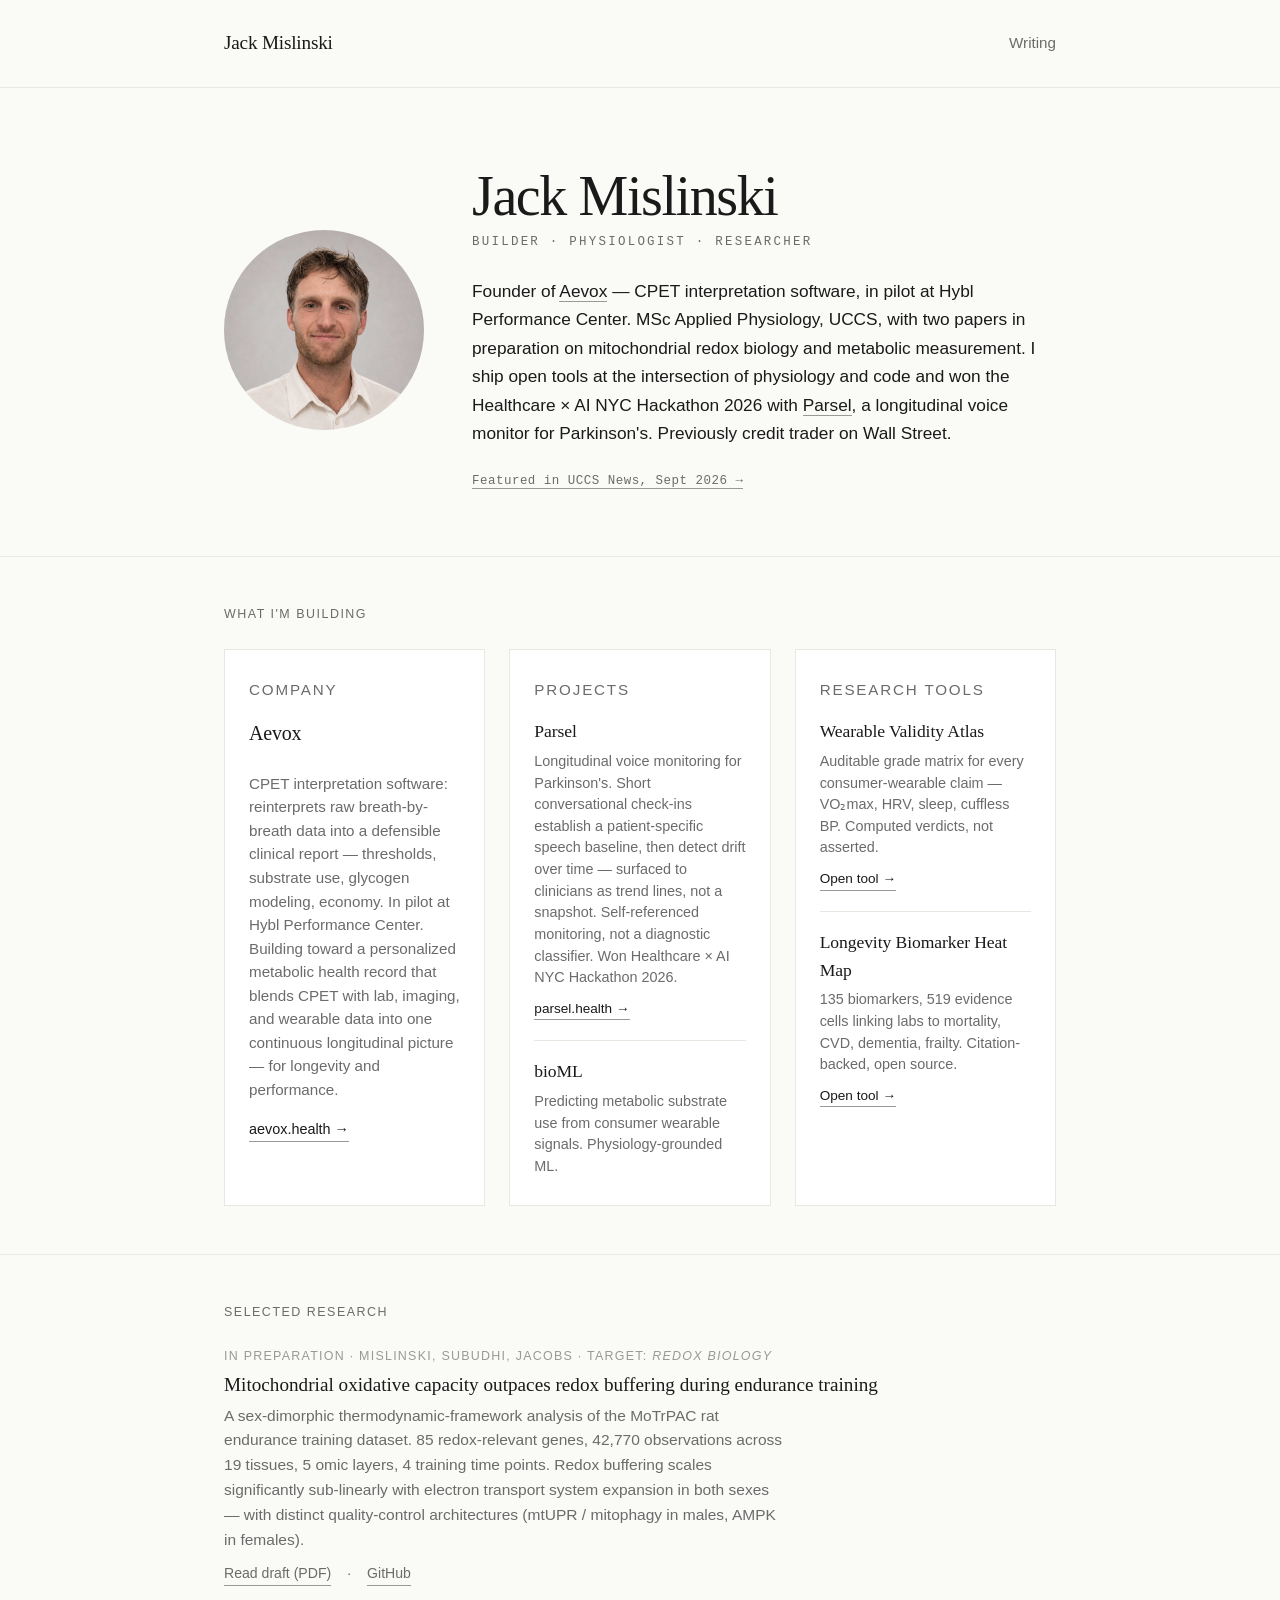
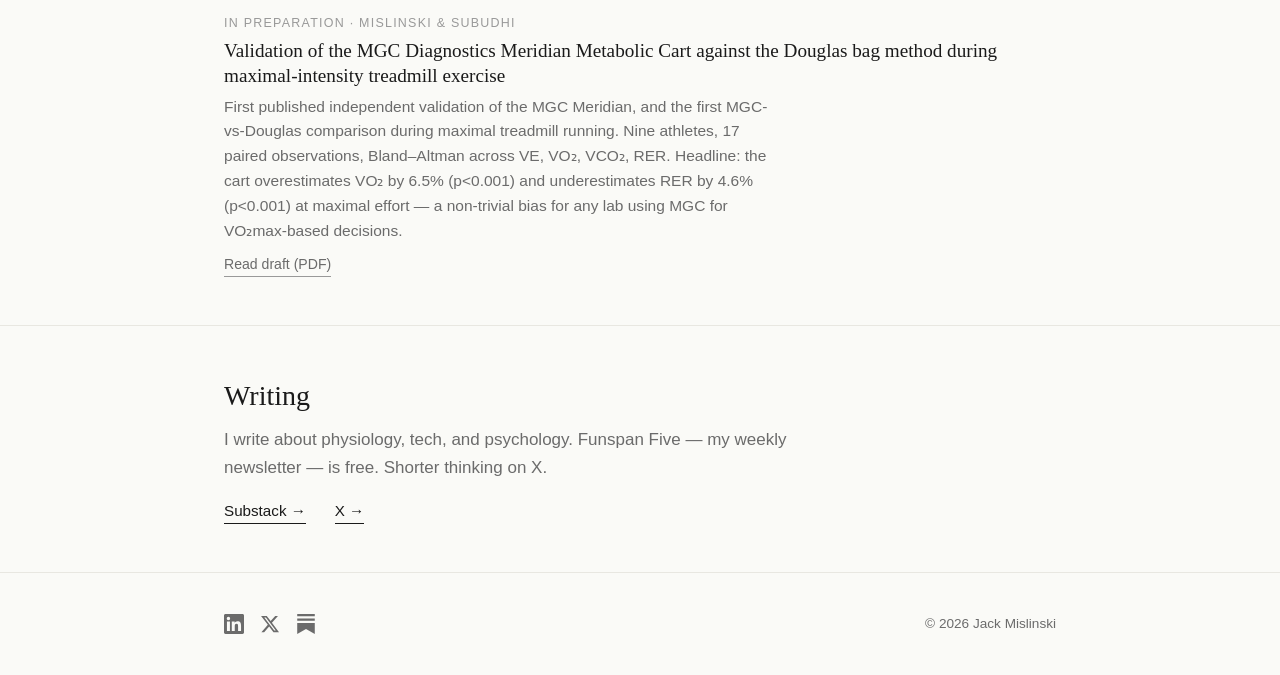
==== commit df6fb329: "Retire work page: redirect stub, nav = Writing only, fold paper authorship into homepage Co-Authored" ====
--- a/index.html
+++ b/index.html
@@ -13,7 +13,6 @@
         <div class="container header-inner">
             <a href="/" class="site-title">Jack Mislinski</a>
             <nav class="site-nav" aria-label="Primary">
-                <a href="/work.html">Work</a>
                 <a href="https://jackmislinski.substack.com/">Writing</a>
             </nav>
         </div>
@@ -54,7 +53,6 @@
                         <div class="card-item">
                             <h3 class="card-item-title">bioML</h3>
                             <p>Predicting metabolic substrate use from consumer wearable signals. Physiology-grounded ML.</p>
-                            <a href="/work.html#bioml">More →</a>
                         </div>
                     </article>
                     <article class="card">
@@ -79,7 +77,7 @@
                 <p class="section-label">Selected Research</p>
                 <div class="item-list">
                     <article class="item">
-                        <p class="item-meta">In preparation · Mislinski et al.</p>
+                        <p class="item-meta">In preparation · Mislinski, Subudhi, Jacobs · Target: <em>Redox Biology</em></p>
                         <h3 class="item-title"><a href="/papers/motrpac-redox.pdf" target="_blank" rel="noopener">Mitochondrial oxidative capacity outpaces redox buffering during endurance training</a></h3>
                         <p class="item-desc">
                             A sex-dimorphic thermodynamic-framework analysis of the MoTrPAC rat endurance training dataset. 85 redox-relevant genes, 42,770 observations across 19 tissues, 5 omic layers, 4 training time points. Redox buffering scales significantly sub-linearly with electron transport system expansion in both sexes — with distinct quality-control architectures (mtUPR / mitophagy in males, AMPK in females).
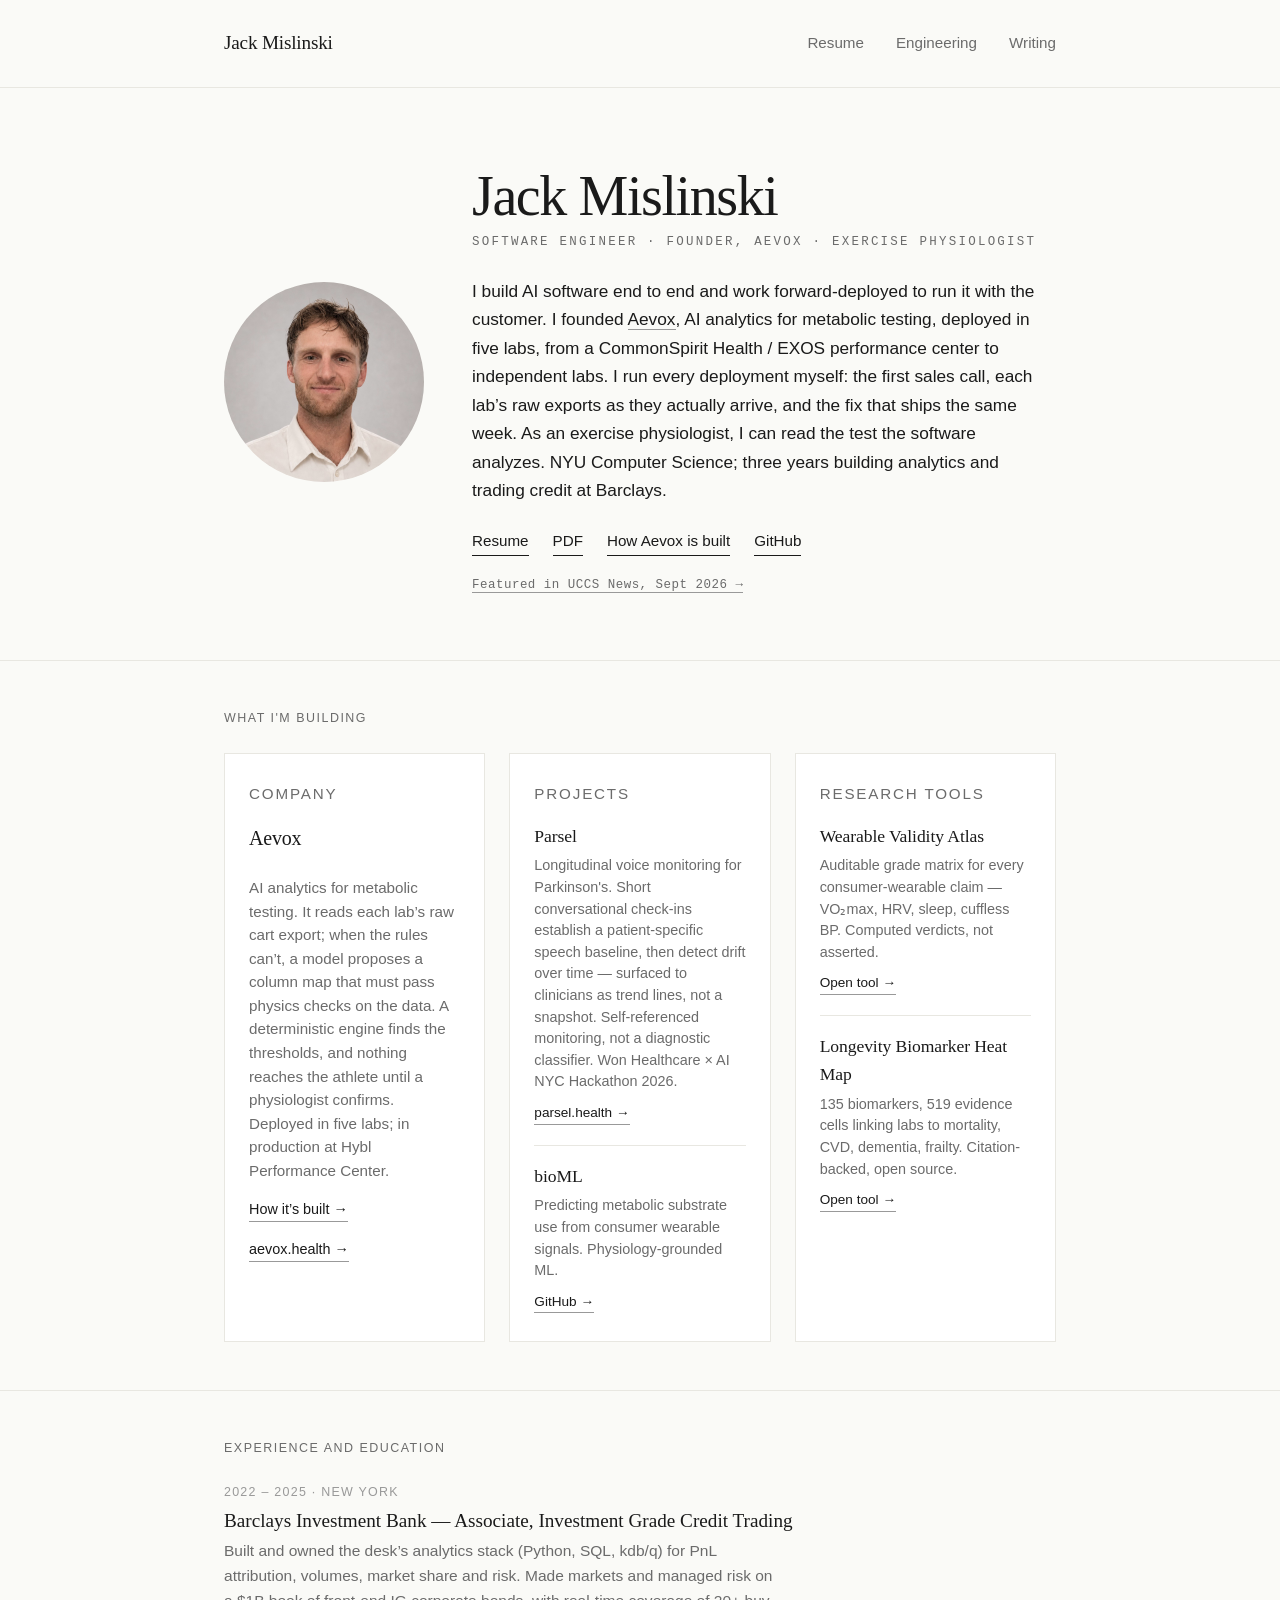
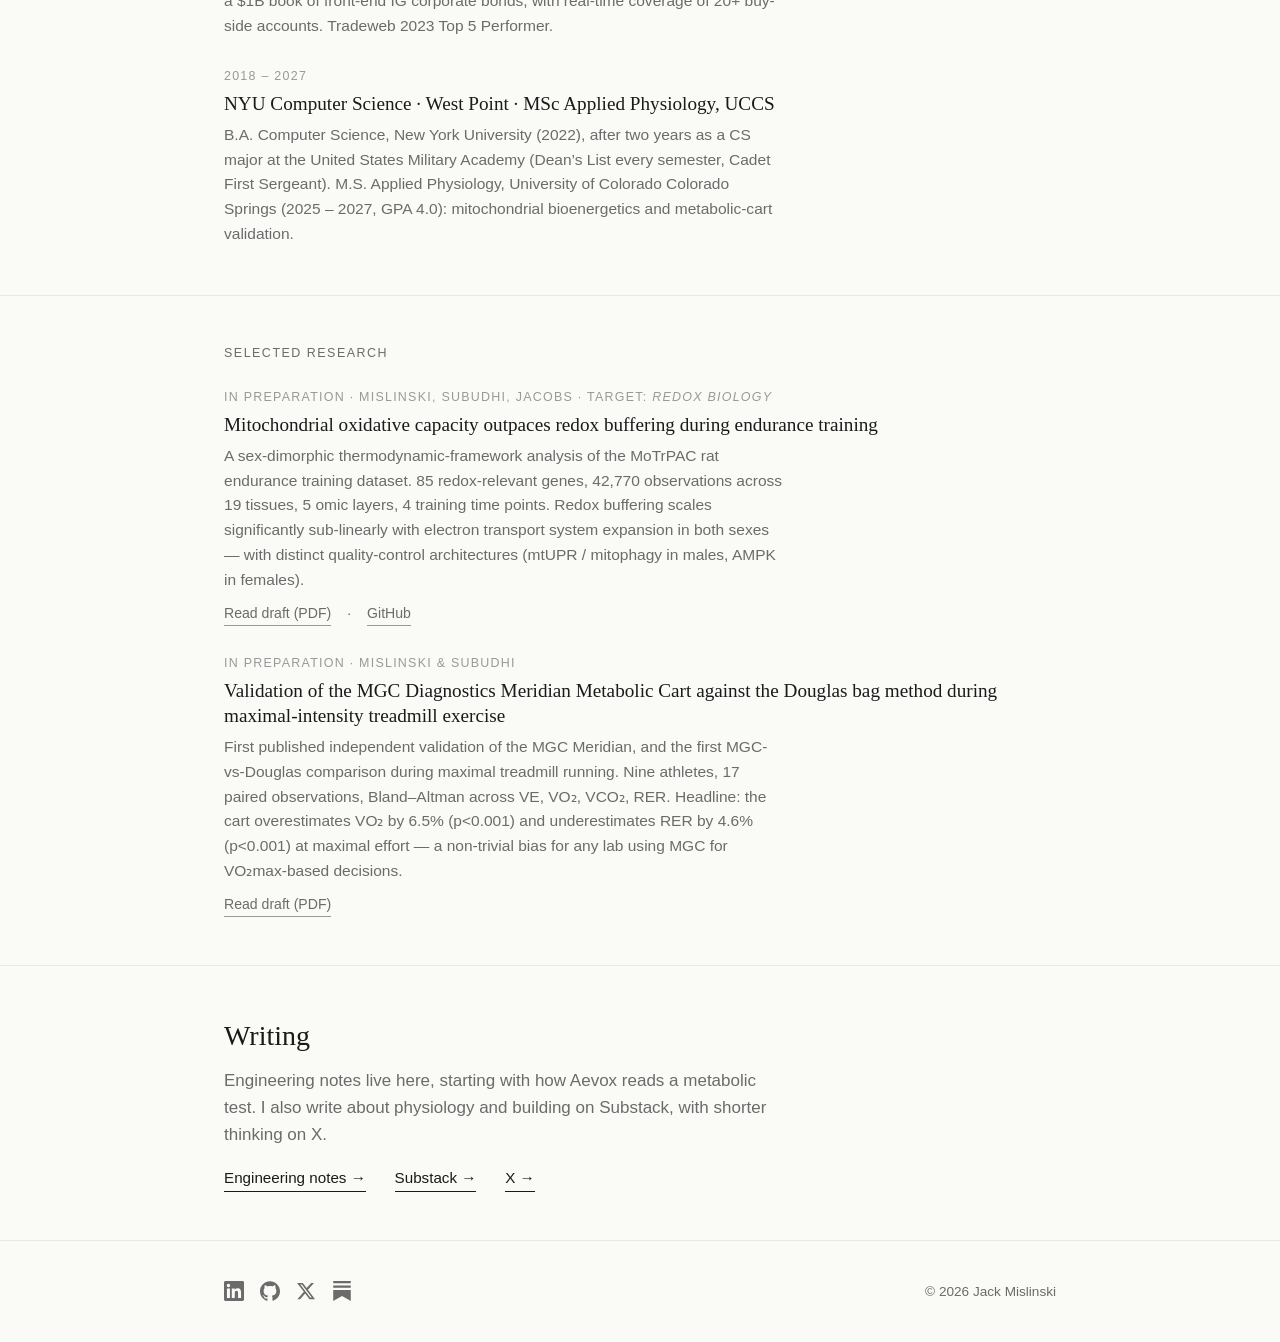
==== commit 097bf00d: "Engineer-first homepage, HTML resume, Aevox architecture notes - Homepage hero, title and meta descr" ====
--- a/index.html
+++ b/index.html
@@ -3,16 +3,59 @@
 <head>
     <meta charset="UTF-8">
     <meta name="viewport" content="width=device-width, initial-scale=1.0">
-    <title>Jack Mislinski</title>
-    <meta name="description" content="Physiologist and AI engineer. Researching bioinformatics/omics and physiology tech, building tools at the intersection of physiology and machine learning.">
+    <title>Jack Mislinski — Software engineer, founder of Aevox</title>
+    <meta name="description" content="Software engineer and founder of Aevox, AI analytics for metabolic testing deployed in five labs. Forward-deployed builder, exercise physiologist, NYU CS, ex-Barclays.">
+    <link rel="canonical" href="https://jackmislinski.com/">
+    <meta property="og:type" content="profile">
+    <meta property="og:title" content="Jack Mislinski — Software engineer, founder of Aevox">
+    <meta property="og:description" content="Builds AI software end to end and runs every deployment himself. Aevox: AI analytics for metabolic testing, deployed in five labs.">
+    <meta property="og:url" content="https://jackmislinski.com/">
+    <meta property="og:image" content="https://jackmislinski.com/images/profile.jpg">
+    <meta name="twitter:card" content="summary">
     <link rel="icon" type="image/jpeg" href="images/profile.jpg">
     <link rel="stylesheet" href="styles.css">
+    <script type="application/ld+json">
+    {
+      "@context": "https://schema.org",
+      "@type": "Person",
+      "@id": "https://jackmislinski.com/#person",
+      "name": "Jack Mislinski",
+      "url": "https://jackmislinski.com/",
+      "image": "https://jackmislinski.com/images/profile.jpg",
+      "jobTitle": "Software engineer; Founder, Aevox",
+      "description": "Software engineer who builds AI software end to end and works forward-deployed to run it with the customer. Founder of Aevox, AI analytics for metabolic testing deployed in five labs. Exercise physiologist (MSc Applied Physiology, UCCS), NYU Computer Science, three years building analytics and trading credit at Barclays.",
+      "worksFor": { "@type": "Organization", "name": "Aevox", "url": "https://aevox.health" },
+      "address": { "@type": "PostalAddress", "addressLocality": "Brooklyn", "addressRegion": "NY", "addressCountry": "US" },
+      "alumniOf": [
+        { "@type": "CollegeOrUniversity", "name": "New York University" },
+        { "@type": "CollegeOrUniversity", "name": "United States Military Academy" },
+        { "@type": "CollegeOrUniversity", "name": "University of Colorado Colorado Springs" },
+        { "@type": "Organization", "name": "Barclays Investment Bank" }
+      ],
+      "knowsAbout": ["Forward-deployed engineering", "AI engineering", "LLM evaluation", "TypeScript", "Python", "Cardiopulmonary exercise testing", "Exercise physiology", "Health AI"],
+      "award": "Healthcare × AI NYC Hackathon 2026, winning entry (Parsel)",
+      "sameAs": [
+        "https://www.linkedin.com/in/jackmislinski",
+        "https://github.com/jackmis610",
+        "https://x.com/JackMislinski",
+        "https://jackmislinski.substack.com/"
+      ],
+      "subjectOf": {
+        "@type": "NewsArticle",
+        "headline": "UCCS student Jack Mislinski takes applied physiology into the future of health tech",
+        "url": "https://news.uccs.edu/2026/09/01/uccs-student-jack-mislinski-takes-applied-physiology-into-the-future-of-health-tech/",
+        "publisher": { "@type": "Organization", "name": "UCCS News" }
+      }
+    }
+    </script>
 </head>
 <body>
     <header class="site-header">
         <div class="container header-inner">
             <a href="/" class="site-title">Jack Mislinski</a>
             <nav class="site-nav" aria-label="Primary">
+                <a href="/resume">Resume</a>
+                <a href="/aevox-architecture">Engineering</a>
                 <a href="https://jackmislinski.substack.com/">Writing</a>
             </nav>
         </div>
@@ -24,10 +67,16 @@
                 <img src="images/profile.jpg" alt="Jack Mislinski" class="hero-photo" width="180" height="180">
                 <div>
                     <h1>Jack Mislinski</h1>
-                    <p class="tagline">Builder · Physiologist · Researcher</p>
+                    <p class="tagline">Software engineer · Founder, Aevox · Exercise physiologist</p>
                     <p class="bio">
-                        Founder of <a href="https://aevox.health">Aevox</a> — CPET interpretation software, in pilot at Hybl Performance Center. MSc Applied Physiology, UCCS, with two papers in preparation on mitochondrial redox biology and metabolic measurement. I ship open tools at the intersection of physiology and code and won the Healthcare × AI NYC Hackathon 2026 with <a href="https://parsel.health">Parsel</a>, a longitudinal voice monitor for Parkinson's. Previously credit trader on Wall Street.
+                        I build AI software end to end and work forward-deployed to run it with the customer. I founded <a href="https://aevox.health">Aevox</a>, AI analytics for metabolic testing, deployed in five labs, from a CommonSpirit Health / EXOS performance center to independent labs. I run every deployment myself: the first sales call, each lab&rsquo;s raw exports as they actually arrive, and the fix that ships the same week. As an exercise physiologist, I can read the test the software analyzes. NYU Computer Science; three years building analytics and trading credit at Barclays.
                     </p>
+                    <div class="hero-actions">
+                        <a href="/resume">Resume</a>
+                        <a href="/resume.pdf">PDF</a>
+                        <a href="/aevox-architecture">How Aevox is built</a>
+                        <a href="https://github.com/jackmis610">GitHub</a>
+                    </div>
                     <p class="hero-featured"><a href="https://news.uccs.edu/2026/09/01/uccs-student-jack-mislinski-takes-applied-physiology-into-the-future-of-health-tech/" target="_blank" rel="noopener">Featured in UCCS News, Sept 2026 →</a></p>
                 </div>
             </div>
@@ -40,7 +89,8 @@
                     <article class="card">
                         <p class="card-label">Company</p>
                         <h3 class="card-title">Aevox</h3>
-                        <p>CPET interpretation software: reinterprets raw breath-by-breath data into a defensible clinical report — thresholds, substrate use, glycogen modeling, economy. In pilot at Hybl Performance Center. Building toward a personalized metabolic health record that blends CPET with lab, imaging, and wearable data into one continuous longitudinal picture — for longevity and performance.</p>
+                        <p>AI analytics for metabolic testing. It reads each lab&rsquo;s raw cart export; when the rules can&rsquo;t, a model proposes a column map that must pass physics checks on the data. A deterministic engine finds the thresholds, and nothing reaches the athlete until a physiologist confirms. Deployed in five labs; in production at Hybl Performance Center.</p>
+                        <a href="/aevox-architecture">How it&rsquo;s built →</a>
                         <a href="https://aevox.health">aevox.health →</a>
                     </article>
                     <article class="card">
@@ -53,6 +103,7 @@
                         <div class="card-item">
                             <h3 class="card-item-title">bioML</h3>
                             <p>Predicting metabolic substrate use from consumer wearable signals. Physiology-grounded ML.</p>
+                            <a href="https://github.com/jackmis610/bioML">GitHub →</a>
                         </div>
                     </article>
                     <article class="card">
@@ -67,6 +118,24 @@
                             <p>135 biomarkers, 519 evidence cells linking labs to mortality, CVD, dementia, frailty. Citation-backed, open source.</p>
                             <a href="/biomarkers/">Open tool →</a>
                         </div>
+                    </article>
+                </div>
+            </div>
+        </section>
+
+        <section class="section">
+            <div class="container">
+                <p class="section-label">Experience and Education</p>
+                <div class="item-list">
+                    <article class="item">
+                        <p class="item-meta">2022 – 2025 · New York</p>
+                        <h3 class="item-title">Barclays Investment Bank — Associate, Investment Grade Credit Trading</h3>
+                        <p class="item-desc">Built and owned the desk&rsquo;s analytics stack (Python, SQL, kdb/q) for PnL attribution, volumes, market share and risk. Made markets and managed risk on a $1B book of front-end IG corporate bonds, with real-time coverage of 20+ buy-side accounts. Tradeweb 2023 Top 5 Performer.</p>
+                    </article>
+                    <article class="item">
+                        <p class="item-meta">2018 – 2027</p>
+                        <h3 class="item-title">NYU Computer Science · West Point · MSc Applied Physiology, UCCS</h3>
+                        <p class="item-desc">B.A. Computer Science, New York University (2022), after two years as a CS major at the United States Military Academy (Dean&rsquo;s List every semester, Cadet First Sergeant). M.S. Applied Physiology, University of Colorado Colorado Springs (2025 – 2027, GPA 4.0): mitochondrial bioenergetics and metabolic-cart validation.</p>
                     </article>
                 </div>
             </div>
@@ -105,7 +174,8 @@
         <section class="writing-cta">
             <div class="container">
                 <h2>Writing</h2>
-                <p>I write about physiology, tech, and psychology. Funspan Five — my weekly newsletter — is free. Shorter thinking on X.</p>
+                <p>Engineering notes live here, starting with how Aevox reads a metabolic test. I also write about physiology and building on Substack, with shorter thinking on X.</p>
+                <a href="/aevox-architecture" class="cta-link">Engineering notes →</a>
                 <a href="https://jackmislinski.substack.com/" class="cta-link">Substack →</a>
                 <a href="https://x.com/JackMislinski" class="cta-link">X →</a>
             </div>
@@ -117,6 +187,9 @@
             <div class="social-links" aria-label="Social media">
                 <a href="https://www.linkedin.com/in/jackmislinski" aria-label="LinkedIn" target="_blank" rel="noopener">
                     <svg viewBox="0 0 24 24" width="20" height="20" fill="currentColor" aria-hidden="true"><path d="M20.447 20.452h-3.554v-5.569c0-1.328-.027-3.037-1.852-3.037-1.853 0-2.136 1.445-2.136 2.939v5.667H9.351V9h3.414v1.561h.046c.477-.9 1.637-1.85 3.37-1.85 3.601 0 4.267 2.37 4.267 5.455v6.286zM5.337 7.433a2.062 2.062 0 01-2.063-2.065 2.063 2.063 0 112.063 2.065zm1.782 13.019H3.555V9h3.564v11.452zM22.225 0H1.771C.792 0 0 .774 0 1.729v20.542C0 23.227.792 24 1.771 24h20.451C23.2 24 24 23.227 24 22.271V1.729C24 .774 23.2 0 22.222 0h.003z"/></svg>
+                </a>
+                <a href="https://github.com/jackmis610" aria-label="GitHub" target="_blank" rel="noopener">
+                    <svg viewBox="0 0 24 24" width="20" height="20" fill="currentColor" aria-hidden="true"><path d="M12 .297c-6.63 0-12 5.373-12 12 0 5.303 3.438 9.8 8.205 11.385.6.113.82-.258.82-.577 0-.285-.01-1.04-.015-2.04-3.338.724-4.042-1.61-4.042-1.61C4.422 18.07 3.633 17.7 3.633 17.7c-1.087-.744.084-.729.084-.729 1.205.084 1.838 1.236 1.838 1.236 1.07 1.835 2.809 1.305 3.495.998.108-.776.417-1.305.76-1.605-2.665-.3-5.466-1.332-5.466-5.93 0-1.31.465-2.38 1.235-3.22-.135-.303-.54-1.523.105-3.176 0 0 1.005-.322 3.3 1.23.96-.267 1.98-.399 3-.405 1.02.006 2.04.138 3 .405 2.28-1.552 3.285-1.23 3.285-1.23.645 1.653.24 2.873.12 3.176.765.84 1.23 1.91 1.23 3.22 0 4.61-2.805 5.625-5.475 5.92.42.36.81 1.096.81 2.22 0 1.606-.015 2.896-.015 3.286 0 .315.21.69.825.57C20.565 22.092 24 17.592 24 12.297c0-6.627-5.373-12-12-12"/></svg>
                 </a>
                 <a href="https://x.com/JackMislinski" aria-label="X (Twitter)" target="_blank" rel="noopener">
                     <svg viewBox="0 0 24 24" width="20" height="20" fill="currentColor" aria-hidden="true"><path d="M18.244 2.25h3.308l-7.227 8.26 8.502 11.24H16.17l-5.214-6.817L4.99 21.75H1.68l7.73-8.835L1.254 2.25H8.08l4.713 6.231zm-1.161 17.52h1.833L7.084 4.126H5.117z"/></svg>
--- a/styles.css
+++ b/styles.css
@@ -444,3 +444,105 @@
     .footer-inner { flex-direction: column; text-align: center; gap: 1.25rem; }
     .page { padding: 3rem 0 2.5rem; }
 }
+
+/* Hero: actions above the press line */
+.hero-actions { margin-bottom: 1.25rem; }
+
+/* Long-form pages (resume, engineering notes) */
+.doc {
+    padding: 3.5rem 0 4rem;
+}
+.doc-inner {
+    max-width: 68ch;
+}
+.doc-eyebrow {
+    font-family: var(--font-mono);
+    font-size: 0.78rem;
+    letter-spacing: 0.15em;
+    text-transform: uppercase;
+    color: var(--text-muted);
+    margin-bottom: 0.75rem;
+}
+.doc h1 {
+    font-family: var(--font-serif);
+    font-size: clamp(2rem, 5vw, 2.75rem);
+    font-weight: 500;
+    letter-spacing: -0.02em;
+    line-height: 1.12;
+    margin-bottom: 0.75rem;
+}
+.doc .lede {
+    font-size: 1.12rem;
+    color: var(--text-muted);
+    line-height: 1.6;
+    margin-bottom: 1.25rem;
+}
+.doc-links {
+    display: flex;
+    gap: 1.25rem;
+    flex-wrap: wrap;
+    font-size: 0.92rem;
+    color: var(--text-muted);
+    margin-bottom: 2.5rem;
+}
+.doc-links a { color: var(--text-muted); }
+.doc-links a:hover { color: var(--text); }
+.doc h2 {
+    font-family: var(--font-serif);
+    font-size: 1.45rem;
+    font-weight: 500;
+    letter-spacing: -0.01em;
+    margin: 2.75rem 0 0.9rem;
+    padding-top: 1.25rem;
+    border-top: 1px solid var(--border);
+}
+.doc h3 {
+    font-size: 1.02rem;
+    font-weight: 600;
+    margin: 1.5rem 0 0.35rem;
+}
+.doc h3 .when {
+    font-weight: 400;
+    color: var(--text-muted);
+    font-size: 0.92rem;
+}
+.doc p, .doc li {
+    font-size: 1rem;
+    line-height: 1.65;
+}
+.doc p + p { margin-top: 0.85rem; }
+.doc ul, .doc ol {
+    padding-left: 1.25rem;
+    margin: 0.5rem 0 0.75rem;
+}
+.doc li + li { margin-top: 0.45rem; }
+.doc .muted { color: var(--text-muted); }
+.doc code {
+    font-family: var(--font-mono);
+    font-size: 0.88em;
+}
+.doc figure {
+    margin: 1.75rem 0;
+}
+.doc figure svg {
+    width: 100%;
+    height: auto;
+    display: block;
+}
+.doc figcaption {
+    font-size: 0.86rem;
+    color: var(--text-muted);
+    margin-top: 0.6rem;
+}
+.decision {
+    margin-top: 1.25rem;
+}
+.decision p { margin-top: 0.25rem; }
+.decision .label {
+    font-family: var(--font-mono);
+    font-size: 0.74rem;
+    letter-spacing: 0.08em;
+    text-transform: uppercase;
+    color: var(--text-faint);
+    margin-right: 0.35rem;
+}
